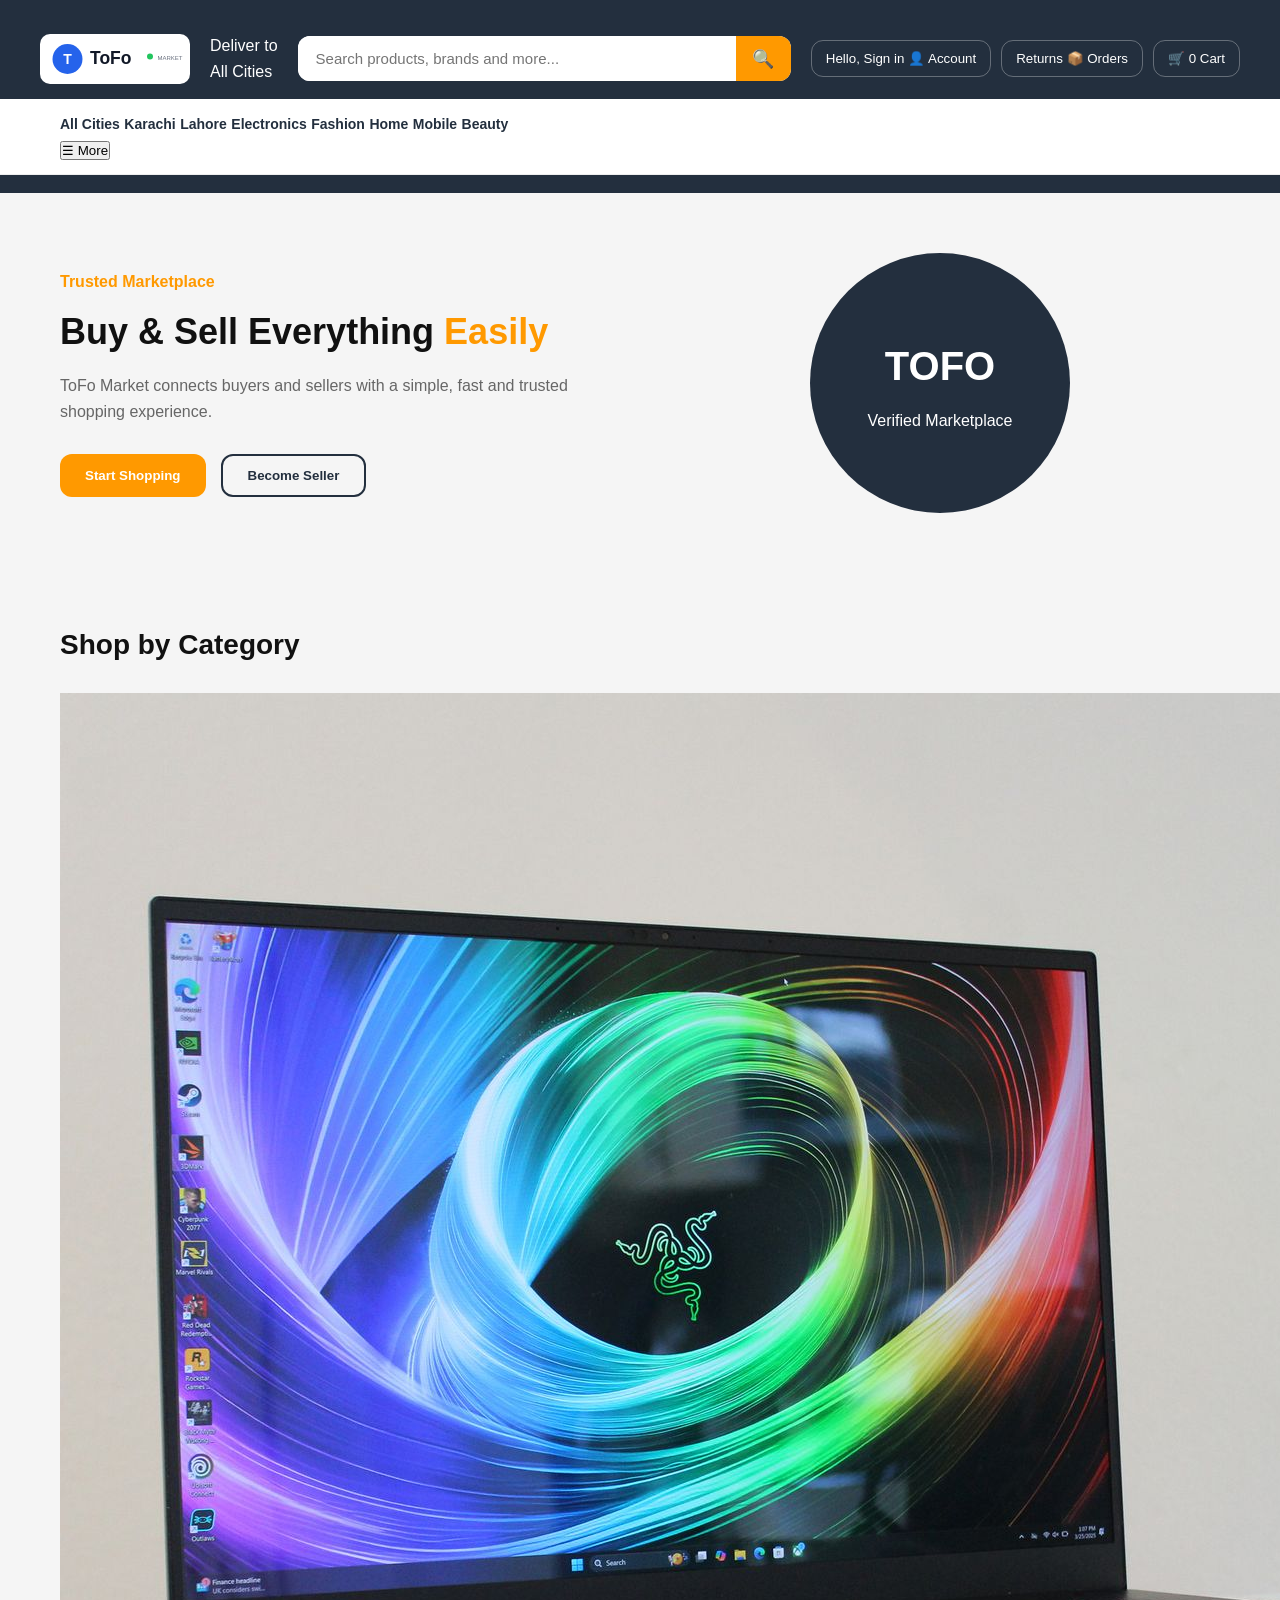
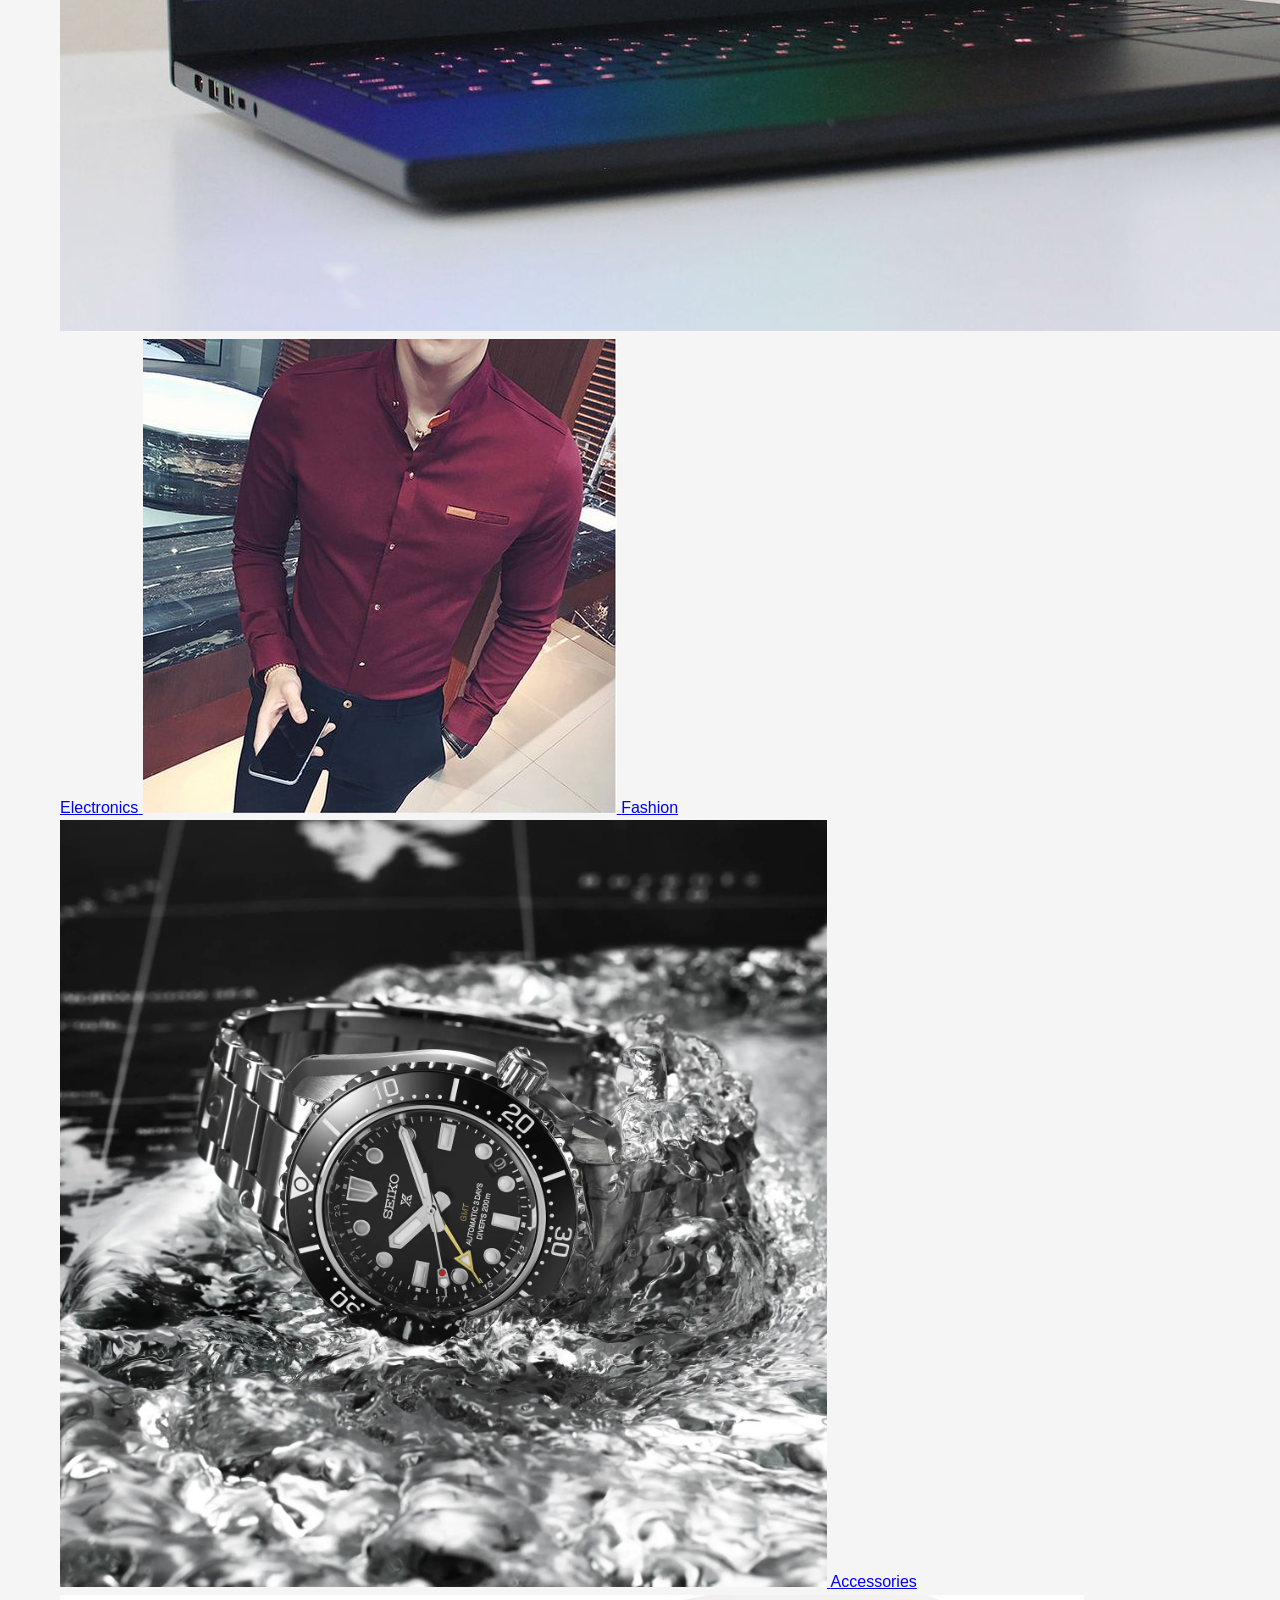
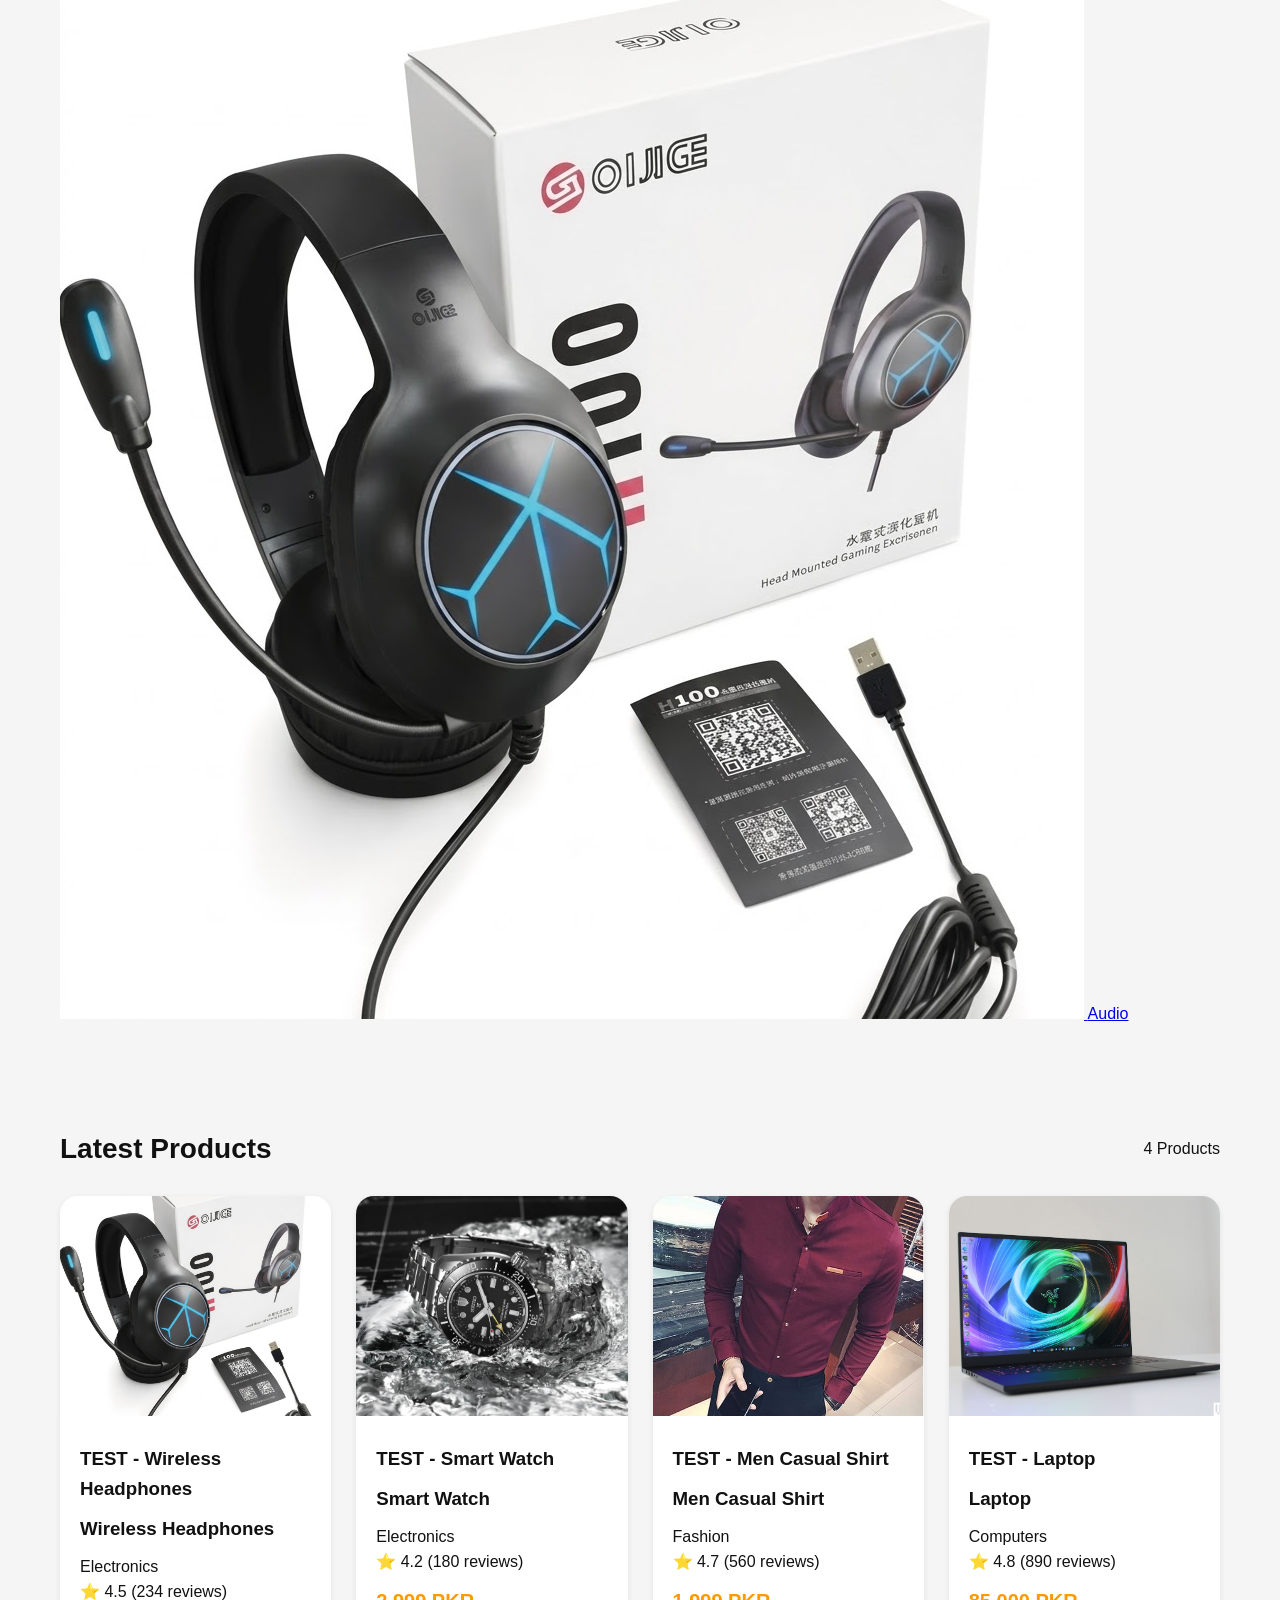
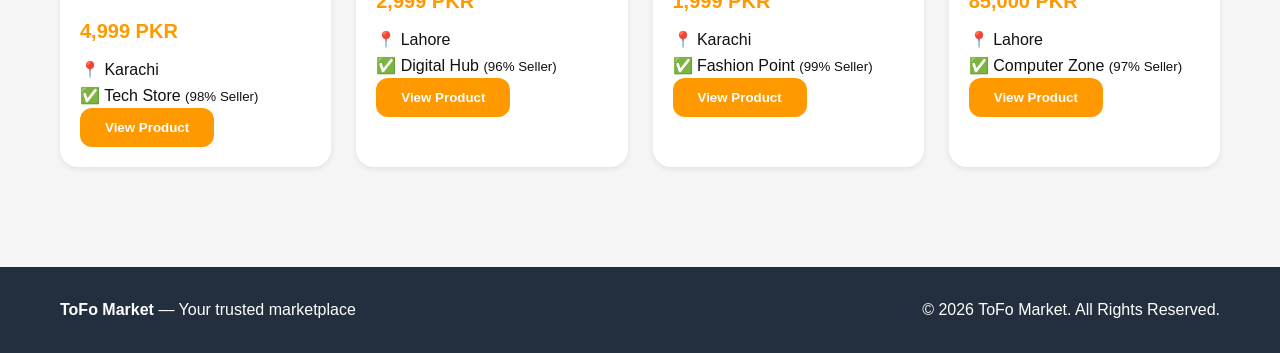
==== index.html @ 8089e386 "Update index.html" ====
<!DOCTYPE html>
<html lang="en" dir="ltr">
<head>
    <meta charset="UTF-8" />
    <meta name="viewport" content="width=device-width, initial-scale=1.0" />
    <title>ToFo Market — Your Local Marketplace</title>
    <meta name="description" content="ToFo Market is a trusted online marketplace where buyers and sellers connect easily." />

    <!-- Theme & Design CSS -->
    <link rel="stylesheet" href="css/theme.css" />
    <link rel="stylesheet" href="css/style.css" />
    <link rel="stylesheet" href="css/responsive.css" />
</head>
<body>

<!-- ================= HEADER (Amazon-style) ================= -->
<header class="tf-header">

    <!-- Row 1: Logo | Deliver-to | Search | Account/Cart -->
    <div class="tf-header__top">
        <div class="tf-container tf-header__main">

            <!-- Logo -->
            <a href="index.html" class="tf-logo">
                <img src="assets/images/logo.svg" alt="ToFo Market Logo">
            </a>

            <!-- Deliver To (city selector) -->
            <div class="tf-deliver">
                <span class="tf-deliver__label">Deliver to</span>
                <div class="tf-deliver__city" id="city-display">All Cities</div>
            </div>

            <!-- Search -->
            <div class="tf-search">
                <input type="text" placeholder="Search products, brands and more...">
                <button aria-label="Search">🔍</button>
            </div>

            <!-- Actions -->
            <div class="tf-header__actions">
                <button class="tf-header__action">
                    <span class="tf-header__action-label">Hello, Sign in</span>
                    <span class="tf-header__action-main">👤 Account</span>
                </button>
                <button class="tf-header__action">
                    <span class="tf-header__action-label">Returns</span>
                    <span class="tf-header__action-main">📦 Orders</span>
                </button>
                <button class="tf-header__action tf-header__cart">
                    🛒 <span class="tf-cart-count">0</span> Cart
                </button>
            </div>

        </div>
    </div>

    <!-- Row 2: Categories (left) + Menu icon (right, flipped from Amazon) -->
    <nav class="tf-category-bar">
        <div class="tf-container tf-category-bar__row">
            <div class="tf-category-bar__links">
                <a href="#" data-city="All" class="tf-city-toggle-btn is-active">All Cities</a>
                <a href="#" data-city="Karachi" class="tf-city-toggle-btn">Karachi</a>
                <a href="#" data-city="Lahore" class="tf-city-toggle-btn">Lahore</a>
                <span class="tf-category-bar__divider"></span>
                <a href="#">Electronics</a>
                <a href="#">Fashion</a>
                <a href="#">Home</a>
                <a href="#">Mobile</a>
                <a href="#">Beauty</a>
            </div>
            <button class="tf-menu-toggle" aria-label="More categories">☰ More</button>
        </div>
    </nav>

</header>


<!-- ================= HERO ================= -->
<section class="tf-hero">
    <div class="tf-container tf-hero__grid">
        <div>
            <div class="tf-hero__eyebrow">Trusted Marketplace</div>
            <h1>Buy &amp; Sell Everything<em> Easily</em></h1>
            <p>ToFo Market connects buyers and sellers with a simple, fast and trusted shopping experience.</p>
            <div class="tf-hero__actions">
                <button class="tf-btn tf-btn--primary">Start Shopping</button>
                <button class="tf-btn tf-btn--ghost">Become Seller</button>
            </div>
        </div>
        <div class="tf-postmark">
            <div class="tf-postmark__inner">
                <div class="code">TOFO</div>
                <div class="label">Verified Marketplace</div>
            </div>
        </div>
    </div>
</section>


<!-- ================= SHOP BY CATEGORY (Amazon-style tiles) ================= -->
<section class="tf-section tf-section--tiles">
    <div class="tf-container">
        <div class="tf-section__head">
            <h2>Shop by Category</h2>
        </div>
        <div class="tf-tile-grid">
            <a href="#" class="tf-tile">
                <img src="assets/images/laptop.jpg" alt="Electronics">
                <span>Electronics</span>
            </a>
            <a href="#" class="tf-tile">
                <img src="assets/images/shirt.jpg" alt="Fashion">
                <span>Fashion</span>
            </a>
            <a href="#" class="tf-tile">
                <img src="assets/images/watch.jpg" alt="Accessories">
                <span>Accessories</span>
            </a>
            <a href="#" class="tf-tile">
                <img src="assets/images/headphones.jpg" alt="Audio">
                <span>Audio</span>
            </a>
        </div>
    </div>
</section>


<!-- ================= PRODUCTS ================= -->
<section class="tf-section">
    <div class="tf-container">
        <div class="tf-section__head">
            <h2>Latest Products</h2>
            <span id="product-count">Loading...</span>
        </div>

        <div id="product-grid" class="tf-grid">
            <!-- Products will load from API/Data -->
        </div>
    </div>
</section>


<!-- ================= FOOTER ================= -->
<footer class="tf-footer">
    <div class="tf-container tf-footer__row">
        <div><strong>ToFo Market</strong> — Your trusted marketplace</div>
        <div>© 2026 ToFo Market. All Rights Reserved.</div>
    </div>
</footer>


<!-- ================= JAVASCRIPT ================= -->
<script src="js/components/loading.js"></script>
<script src="js/components/error.js"></script>
<script src="js/data/products.js"></script>
<script src="js/pages/home.js"></script>

</body>
                    </html>
---- css/theme.css ----
/* ======================================================
   TOFO MARKET - GLOBAL THEME
   Version: 1.0
====================================================== */

:root{

/* Brand Colors */

--primary:#FF9900;
--primary-hover:#E68A00;

--secondary:#232F3E;
--secondary-light:#37475A;

--success:#28A745;
--danger:#DC3545;
--warning:#FFC107;
--info:#17A2B8;

/* Background */

--bg:#F5F5F5;
--surface:#FFFFFF;
--card:#FFFFFF;

/* Text */

--text:#111111;
--text-light:#666666;
--text-white:#FFFFFF;

/* Border */

--border:#DDDDDD;

/* Radius */

--radius-xs:4px;
--radius-sm:8px;
--radius-md:12px;
--radius-lg:18px;
--radius-xl:25px;

/* Shadow */

--shadow-sm:0 2px 6px rgba(0,0,0,.08);
--shadow-md:0 6px 15px rgba(0,0,0,.12);
--shadow-lg:0 12px 30px rgba(0,0,0,.18);

/* Typography */

--font-family:
"Inter",
"Segoe UI",
Roboto,
Arial,
sans-serif;

--font-xs:12px;
--font-sm:14px;
--font-md:16px;
--font-lg:20px;
--font-xl:28px;
--font-xxl:36px;

/* Layout */

--container:1400px;

--space-1:4px;
--space-2:8px;
--space-3:12px;
--space-4:16px;
--space-5:20px;
--space-6:24px;
--space-7:32px;
--space-8:48px;

/* Transition */

--transition:0.25s ease;

}

/* Reset */

*{
margin:0;
padding:0;
box-sizing:border-box;
}

html{
scroll-behavior:smooth;
}

body{

font-family:var(--font-family);

background:var(--bg);

color:var(--text);

font-size:var(--font-md);

line-height:1.6;

  }
---- css/style.css ----
/* ======================================================
   TOFO MARKET - MAIN STYLE
   Version: 1.0
====================================================== */


/* Container */

.tf-container {

    width: 100%;
    max-width: 1200px;
    margin: 0 auto;
    padding: 0 20px;
    box-sizing: border-box;

}



/* ================= HEADER ================= */


.tf-header {

    background: var(--secondary);
    color: var(--text-white);
    padding: 18px 0;

}


.tf-header__bar {

    display: flex;
    align-items: center;
    justify-content: space-between;
    gap: 20px;

}



/* Logo */

.tf-logo {

    font-size: 28px;
    font-weight: 800;
    color: white;

}


.tf-logo__dot {

    display: inline-block;
    width: 10px;
    height: 10px;
    background: var(--primary);
    border-radius: 50%;
    margin-left: 5px;

}



.tf-header__tagline {

    color: #ddd;
    font-size: var(--font-sm);

}



/* City Buttons */


.tf-city-toggle {

    display: flex;
    gap: 8px;

}



.tf-city-toggle button {

    padding: 8px 14px;
    border: none;
    border-radius: var(--radius-md);
    cursor: pointer;
    background: white;
    color: var(--secondary);
    font-weight: 600;

}



.tf-city-toggle .is-active {

    background: var(--primary);
    color: white;

}



/* ================= HERO ================= */


.tf-hero {

    padding: 60px 0;
    background: var(--bg);

}



.tf-hero__grid {

    display: grid;
    grid-template-columns: 1fr 1fr;
    align-items: center;
    gap: 40px;

}



.tf-hero__eyebrow {

    color: var(--primary);
    font-weight: 700;
    margin-bottom: 15px;

}



.tf-hero h1 {

    font-size: var(--font-xxl);
    line-height: 1.2;
    margin-bottom: 20px;

}



.tf-hero h1 em {

    color: var(--primary);
    font-style: normal;

}



.tf-hero p {

    color: var(--text-light);
    margin-bottom: 30px;

}



.tf-hero__actions {

    display: flex;
    gap: 15px;

}



/* Buttons */


.tf-btn {

    padding: 12px 25px;
    border-radius: var(--radius-md);
    border: none;
    cursor: pointer;
    font-weight: 700;
    transition: var(--transition);

}



.tf-btn--primary {

    background: var(--primary);
    color: white;

}



.tf-btn--primary:hover {

    background: var(--primary-hover);

}



.tf-btn--ghost {

    background: transparent;
    border: 2px solid var(--secondary);
    color: var(--secondary);

}



/* Hero Badge */


.tf-postmark {

    display: flex;
    justify-content: center;
    align-items: center;

}



.tf-postmark__inner {

    width: 260px;
    height: 260px;
    border-radius: 50%;
    background: var(--secondary);
    color: white;

    display:flex;
    flex-direction:column;
    justify-content:center;
    align-items:center;

}



.tf-postmark .code {

    font-size: 40px;
    font-weight: 800;

}



.tf-postmark .label {

    margin-top:10px;

}



/* ================= PRODUCTS ================= */


.tf-section {

    padding: 50px 0;

}



.tf-section__head {

    display:flex;
    justify-content:space-between;
    align-items:center;
    margin-bottom:25px;

}



.tf-section__head h2 {

    font-size: var(--font-xl);

}



.tf-grid {

    display:grid;

    grid-template-columns:
    repeat(auto-fit,minmax(220px,1fr));

    gap:25px;

}



/* Product Card */


.tf-product-card {

    background: var(--surface);

    border-radius: var(--radius-lg);

    overflow:hidden;

    box-shadow: var(--shadow-sm);

    transition: var(--transition);

}



.tf-product-card:hover {

    transform:translateY(-5px);

    box-shadow:var(--shadow-md);

}



.tf-product-card__image {

    width:100%;
    height:220px;
    object-fit:cover;

}



.tf-product-card__body {

    padding:20px;

}



.tf-product-card__body h3 {

    margin-bottom:10px;

}



.tf-product-card__body strong {

    display:block;

    color:var(--primary);

    font-size:20px;

    margin:10px 0;

}



/* ================= FOOTER ================= */


.tf-footer {

    background:var(--secondary);

    color:white;

    padding:30px 0;

    margin-top:50px;

}



.tf-footer__row {

    display:flex;

    justify-content:space-between;

    gap:20px;

}



/* ================= LOADING & ERROR ================= */


.tf-loading,
.tf-error {

    text-align:center;

    padding:40px;

}



.tf-loading__spinner {

    width:40px;
    height:40px;

    border:4px solid #ddd;
    border-top-color:var(--primary);

    border-radius:50%;

    margin:auto;

    animation:spin 1s linear infinite;

}



@keyframes spin {

    to {

        transform:rotate(360deg);

    }

   }

/* ======================================================
   TOFO MARKET - HEADER UPDATE
====================================================== */


/* Main Header */

.tf-header {
    background: var(--secondary);
    color: white;
}



/* Header Main Row */

.tf-header__main {

    display: flex;
    align-items: center;
    justify-content: space-between;
    gap: 20px;
    padding: 15px 0;

}



/* Logo Image */

.tf-logo img {

    width: 150px;
    height: auto;
    display: block;

}



/* Search Bar */

.tf-search {

    flex: 1;
    max-width: 600px;
    display: flex;
    background: white;
    border-radius: var(--radius-md);
    overflow: hidden;

}



.tf-search input {

    flex: 1;
    border: none;
    outline: none;
    padding: 14px 18px;
    font-size: 15px;

}



.tf-search button {

    width: 55px;
    border: none;
    background: var(--primary);
    color: white;
    cursor: pointer;
    font-size: 18px;

}




/* Header Buttons */

.tf-header__actions {

    display: flex;
    gap: 10px;

}



.tf-header__actions button {

    background: transparent;
    color: white;
    border: 1px solid rgba(255,255,255,0.3);
    padding: 10px 14px;
    border-radius: var(--radius-md);
    cursor: pointer;

}




/* Category Bar */

.tf-category-bar {

    background: white;
    display: flex;
    justify-content: center;
    gap: 30px;
    padding: 12px;
    border-bottom: 1px solid #eee;

}



.tf-category-bar a {

    text-decoration: none;
    color: var(--secondary);
    font-weight: 600;
    font-size: 14px;

}



.tf-category-bar a:hover {

    color: var(--primary);

       }
---- css/responsive.css ----
/* ======================================================
   TOFO MARKET - RESPONSIVE DESIGN
   Version: 1.0
====================================================== */


/* ================= TABLET ================= */

@media (max-width: 992px) {


    .tf-header__bar {

        flex-wrap: wrap;

        justify-content: center;

        text-align:center;

    }



    .tf-hero__grid {

        grid-template-columns: 1fr;

        text-align:center;

    }



    .tf-hero__actions {

        justify-content:center;

    }



    .tf-postmark__inner {

        width:220px;

        height:220px;

    }



    .tf-footer__row {

        flex-direction:column;

        text-align:center;

    }


}





/* ================= MOBILE ================= */


@media (max-width: 768px) {


    .tf-container {

        padding:0 15px;

    }



    .tf-header__bar {

        flex-direction:column;

        gap:15px;

    }



    .tf-logo {

        font-size:24px;

    }



    .tf-header__tagline {

        font-size:13px;

    }



    .tf-city-toggle {

        justify-content:center;

        width:100%;

    }



    .tf-city-toggle button {

        flex:1;

    }





    .tf-hero {

        padding:40px 0;

    }



    .tf-hero h1 {

        font-size:28px;

    }



    .tf-hero p {

        font-size:14px;

    }



    .tf-hero__actions {

        flex-direction:column;

        width:100%;

    }



    .tf-btn {

        width:100%;

    }





    .tf-postmark__inner {

        width:180px;

        height:180px;

    }



    .tf-postmark .code {

        font-size:30px;

    }





    .tf-section {

        padding:35px 0;

    }



    .tf-section__head {

        flex-direction:column;

        gap:10px;

        text-align:center;

    }



    .tf-grid {

        grid-template-columns:1fr;

        gap:20px;

    }



    .tf-product-card__image {

        height:200px;

    }



}






/* ================= SMALL PHONES ================= */


@media (max-width: 480px) {



    .tf-hero h1 {

        font-size:24px;

    }



    .tf-postmark__inner {

        width:150px;

        height:150px;

    }



    .tf-postmark .code {

        font-size:24px;

    }



    .tf-city-toggle {

        flex-direction:column;

    }



    .tf-city-toggle button {

        width:100%;

    }



   }

/* ======================================================
   TOFO MARKET - HEADER RESPONSIVE UPDATE
====================================================== */


@media (max-width: 768px) {


    .tf-header__main {

        flex-direction: column;
        gap: 15px;

    }


    .tf-logo img {

        width: 130px;

    }



    .tf-search {

        width: 100%;
        max-width: 100%;

    }



    .tf-header__actions {

        width: 100%;
        justify-content: center;

    }



    .tf-header__actions button {

        flex: 1;

    }



    .tf-category-bar {

    width: 100%;
    overflow-x: auto;
    justify-content: flex-start;
    gap: 16px;
    padding: 12px 15px;
    box-sizing: border-box;

}


.tf-category-bar a {

    flex-shrink: 0;
    white-space: nowrap;
    font-size: 14px;

}



    .tf-category-bar a {

        white-space: nowrap;

    }


       }
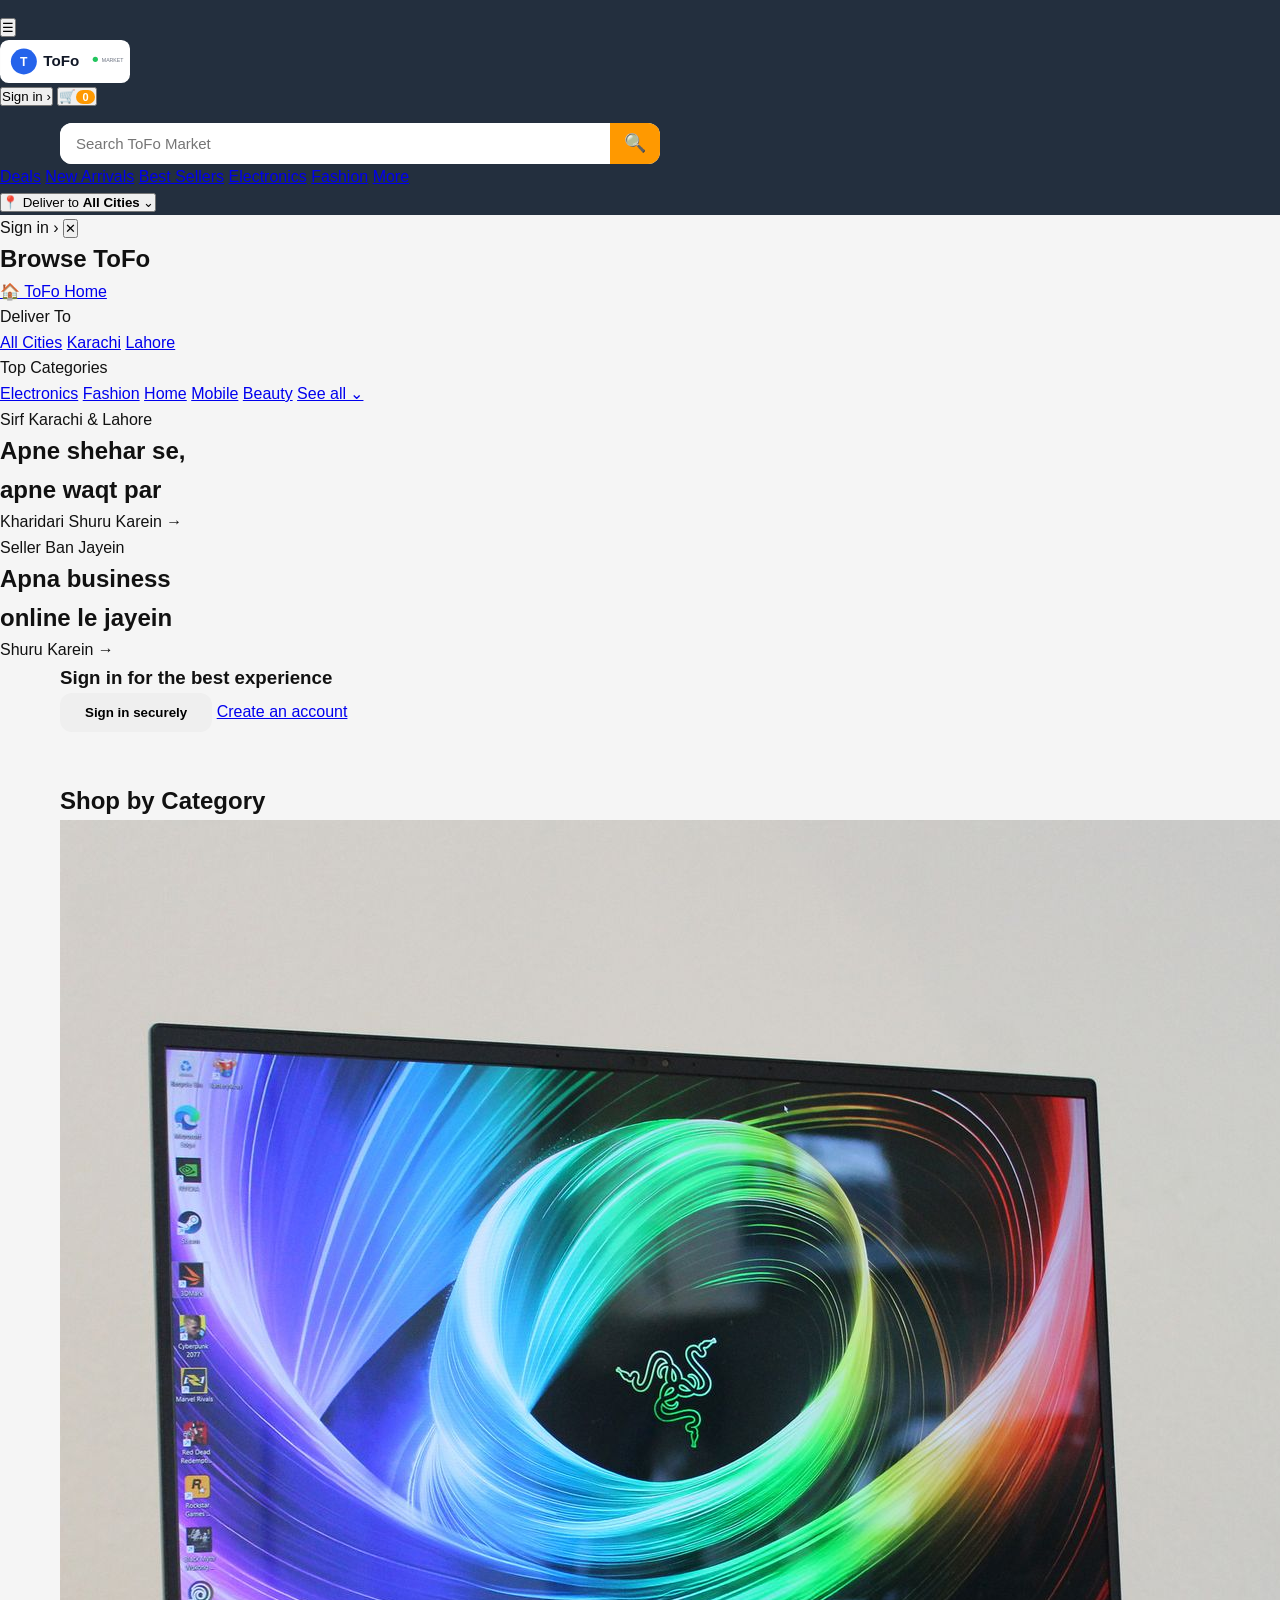
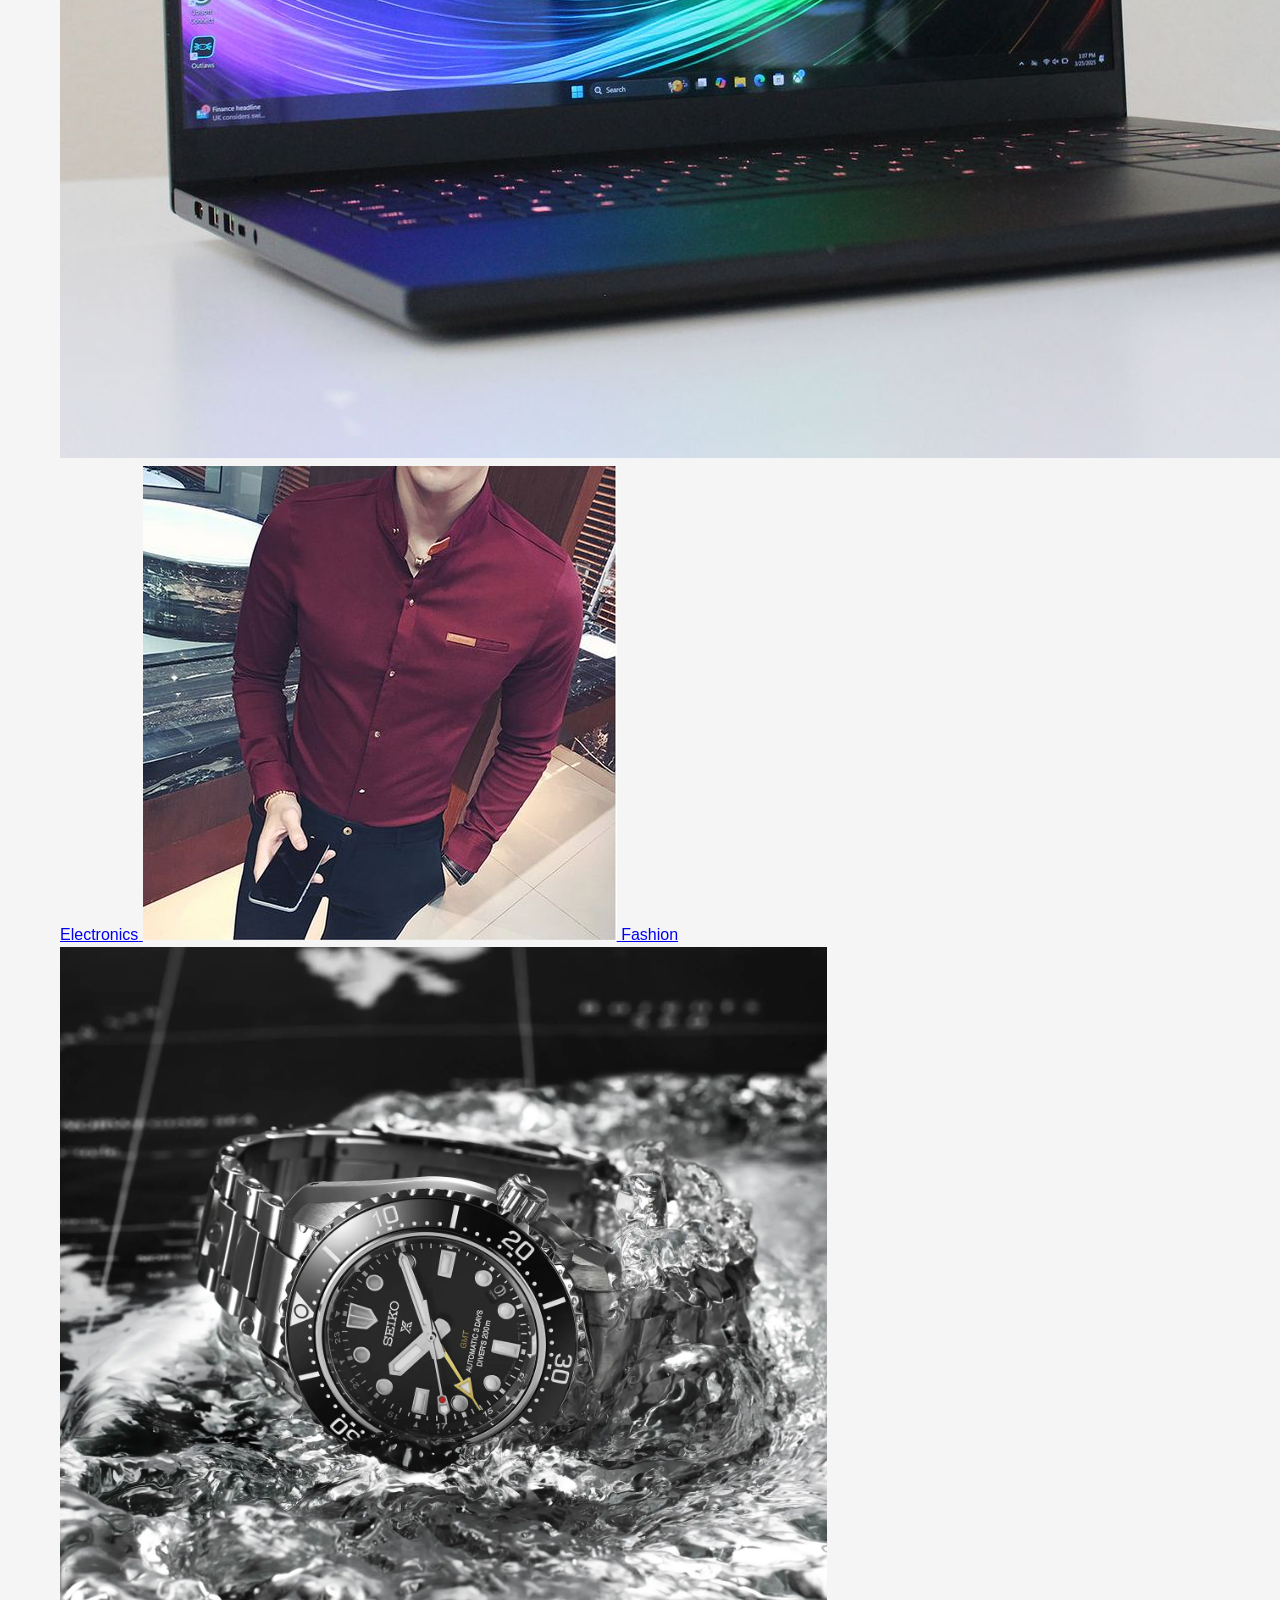
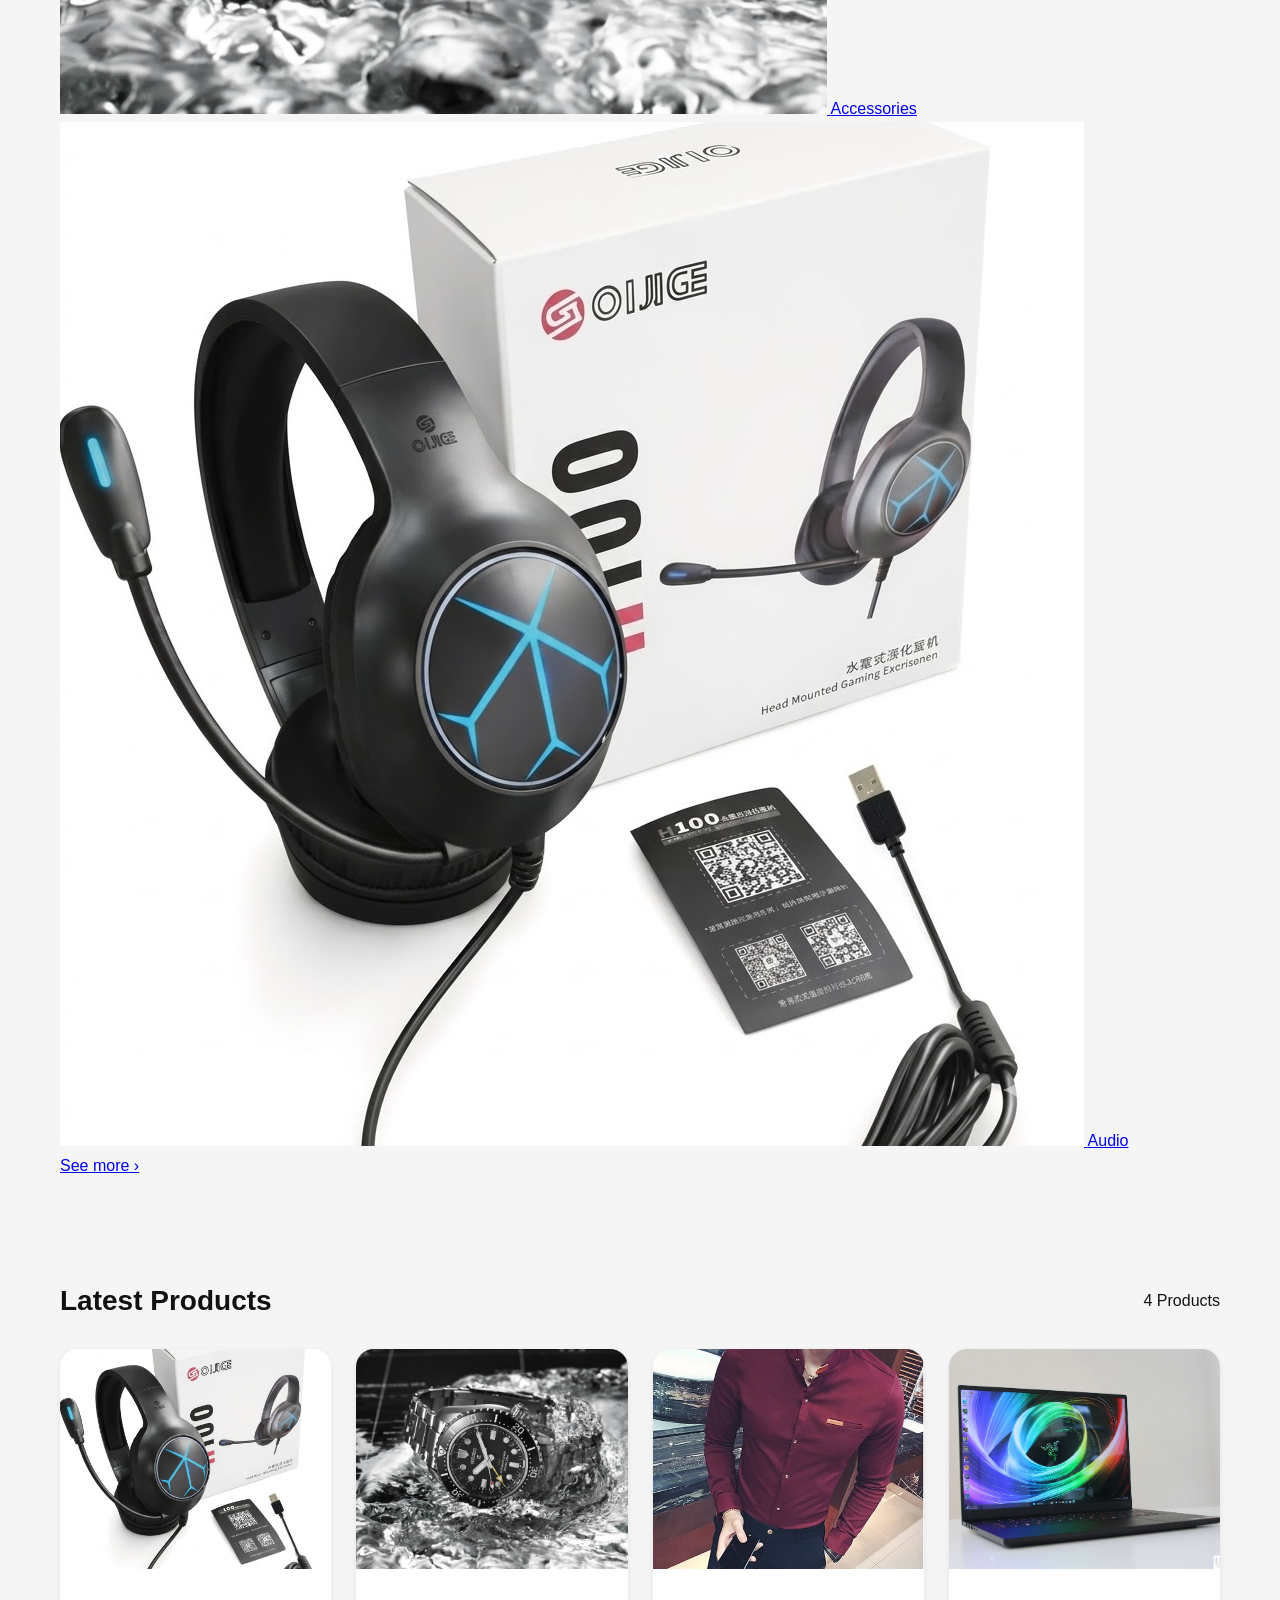
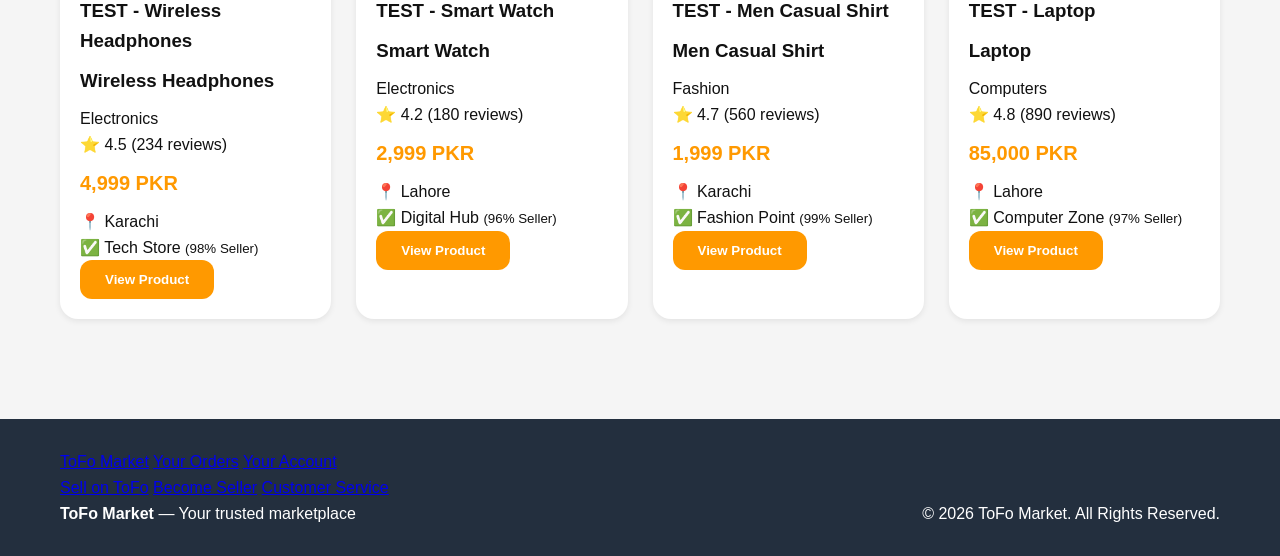
==== commit e501f1bc: "Update index.html" ====
--- a/index.html
+++ b/index.html
@@ -6,122 +6,132 @@
     <title>ToFo Market — Your Local Marketplace</title>
     <meta name="description" content="ToFo Market is a trusted online marketplace where buyers and sellers connect easily." />
 
-    <!-- Theme & Design CSS -->
     <link rel="stylesheet" href="css/theme.css" />
     <link rel="stylesheet" href="css/style.css" />
     <link rel="stylesheet" href="css/responsive.css" />
 </head>
 <body>
 
-<!-- ================= HEADER (Amazon-style) ================= -->
+<!-- ================= HEADER ================= -->
 <header class="tf-header">
 
-    <!-- Row 1: Logo | Deliver-to | Search | Account/Cart -->
     <div class="tf-header__top">
-        <div class="tf-container tf-header__main">
+        <button class="tf-hamburger" id="menuToggle" aria-label="Menu">☰</button>
 
-            <!-- Logo -->
-            <a href="index.html" class="tf-logo">
-                <img src="assets/images/logo.svg" alt="ToFo Market Logo">
-            </a>
+        <a href="index.html" class="tf-logo">
+            <img src="assets/images/logo.svg" alt="ToFo Market Logo">
+        </a>
 
-            <!-- Deliver To (city selector) -->
-            <div class="tf-deliver">
-                <span class="tf-deliver__label">Deliver to</span>
-                <div class="tf-deliver__city" id="city-display">All Cities</div>
-            </div>
-
-            <!-- Search -->
-            <div class="tf-search">
-                <input type="text" placeholder="Search products, brands and more...">
-                <button aria-label="Search">🔍</button>
-            </div>
-
-            <!-- Actions -->
-            <div class="tf-header__actions">
-                <button class="tf-header__action">
-                    <span class="tf-header__action-label">Hello, Sign in</span>
-                    <span class="tf-header__action-main">👤 Account</span>
-                </button>
-                <button class="tf-header__action">
-                    <span class="tf-header__action-label">Returns</span>
-                    <span class="tf-header__action-main">📦 Orders</span>
-                </button>
-                <button class="tf-header__action tf-header__cart">
-                    🛒 <span class="tf-cart-count">0</span> Cart
-                </button>
-            </div>
-
+        <div class="tf-header__top-actions">
+            <button class="tf-signin-link">Sign in <span>›</span></button>
+            <button class="tf-cart-icon" aria-label="Cart">
+                🛒<span class="tf-cart-count">0</span>
+            </button>
         </div>
     </div>
 
-    <!-- Row 2: Categories (left) + Menu icon (right, flipped from Amazon) -->
-    <nav class="tf-category-bar">
-        <div class="tf-container tf-category-bar__row">
-            <div class="tf-category-bar__links">
-                <a href="#" data-city="All" class="tf-city-toggle-btn is-active">All Cities</a>
-                <a href="#" data-city="Karachi" class="tf-city-toggle-btn">Karachi</a>
-                <a href="#" data-city="Lahore" class="tf-city-toggle-btn">Lahore</a>
-                <span class="tf-category-bar__divider"></span>
-                <a href="#">Electronics</a>
-                <a href="#">Fashion</a>
-                <a href="#">Home</a>
-                <a href="#">Mobile</a>
-                <a href="#">Beauty</a>
-            </div>
-            <button class="tf-menu-toggle" aria-label="More categories">☰ More</button>
+    <div class="tf-container">
+        <div class="tf-search">
+            <input type="text" placeholder="Search ToFo Market">
+            <button aria-label="Search">🔍</button>
         </div>
+    </div>
+
+    <nav class="tf-quicklinks">
+        <a href="#">Deals</a>
+        <a href="#">New Arrivals</a>
+        <a href="#">Best Sellers</a>
+        <a href="#">Electronics</a>
+        <a href="#">Fashion</a>
+        <a href="#">More</a>
     </nav>
+
+    <button class="tf-deliver-bar" id="deliverBar">
+        📍 Deliver to <strong id="city-display">All Cities</strong>
+        <span class="tf-deliver-bar__chevron">⌄</span>
+    </button>
 
 </header>
 
 
-<!-- ================= HERO ================= -->
-<section class="tf-hero">
-    <div class="tf-container tf-hero__grid">
-        <div>
-            <div class="tf-hero__eyebrow">Trusted Marketplace</div>
-            <h1>Buy &amp; Sell Everything<em> Easily</em></h1>
-            <p>ToFo Market connects buyers and sellers with a simple, fast and trusted shopping experience.</p>
-            <div class="tf-hero__actions">
-                <button class="tf-btn tf-btn--primary">Start Shopping</button>
-                <button class="tf-btn tf-btn--ghost">Become Seller</button>
-            </div>
+<!-- ================= DRAWER (Hamburger Menu) ================= -->
+<div class="tf-overlay" id="drawerOverlay"></div>
+
+<aside class="tf-drawer" id="sideDrawer">
+    <div class="tf-drawer__top">
+        <span>Sign in ›</span>
+        <button id="drawerClose" aria-label="Close menu">✕</button>
+    </div>
+
+    <h2 class="tf-drawer__title">Browse ToFo</h2>
+
+    <a class="tf-drawer__link tf-drawer__link--home" href="index.html">🏠 ToFo Home</a>
+
+    <div class="tf-drawer__section">Deliver To</div>
+    <a class="tf-drawer__link tf-city-link" href="#" data-city="All">All Cities</a>
+    <a class="tf-drawer__link tf-city-link" href="#" data-city="Karachi">Karachi</a>
+    <a class="tf-drawer__link tf-city-link" href="#" data-city="Lahore">Lahore</a>
+
+    <div class="tf-drawer__section">Top Categories</div>
+    <a class="tf-drawer__link" href="#">Electronics</a>
+    <a class="tf-drawer__link" href="#">Fashion</a>
+    <a class="tf-drawer__link" href="#">Home</a>
+    <a class="tf-drawer__link" href="#">Mobile</a>
+    <a class="tf-drawer__link" href="#">Beauty</a>
+    <a class="tf-drawer__link tf-drawer__link--more" href="#">See all ⌄</a>
+</aside>
+
+
+<!-- ================= PROMO BANNERS (horizontal scroll) ================= -->
+<section class="tf-promo">
+    <div class="tf-promo__scroll">
+        <div class="tf-promo__card tf-promo__card--a">
+            <span class="tf-promo__eyebrow">Sirf Karachi &amp; Lahore</span>
+            <h2>Apne shehar se,<br>apne waqt par</h2>
+            <span class="tf-promo__cta">Kharidari Shuru Karein →</span>
         </div>
-        <div class="tf-postmark">
-            <div class="tf-postmark__inner">
-                <div class="code">TOFO</div>
-                <div class="label">Verified Marketplace</div>
-            </div>
+        <div class="tf-promo__card tf-promo__card--b">
+            <span class="tf-promo__eyebrow">Seller Ban Jayein</span>
+            <h2>Apna business<br>online le jayein</h2>
+            <span class="tf-promo__cta">Shuru Karein →</span>
         </div>
     </div>
 </section>
 
 
-<!-- ================= SHOP BY CATEGORY (Amazon-style tiles) ================= -->
-<section class="tf-section tf-section--tiles">
+<!-- ================= SIGN IN CTA ================= -->
+<section class="tf-signin-cta">
     <div class="tf-container">
-        <div class="tf-section__head">
-            <h2>Shop by Category</h2>
-        </div>
-        <div class="tf-tile-grid">
-            <a href="#" class="tf-tile">
+        <h3>Sign in for the best experience</h3>
+        <button class="tf-btn tf-btn--signin">Sign in securely</button>
+        <a href="#" class="tf-link">Create an account</a>
+    </div>
+</section>
+
+
+<!-- ================= SHOP BY CATEGORY ================= -->
+<section class="tf-section tf-section--tight">
+    <div class="tf-container">
+        <h2 class="tf-grid-heading">Shop by Category</h2>
+        <div class="tf-imggrid">
+            <a href="#" class="tf-imggrid__item">
                 <img src="assets/images/laptop.jpg" alt="Electronics">
                 <span>Electronics</span>
             </a>
-            <a href="#" class="tf-tile">
+            <a href="#" class="tf-imggrid__item">
                 <img src="assets/images/shirt.jpg" alt="Fashion">
                 <span>Fashion</span>
             </a>
-            <a href="#" class="tf-tile">
+            <a href="#" class="tf-imggrid__item">
                 <img src="assets/images/watch.jpg" alt="Accessories">
                 <span>Accessories</span>
             </a>
-            <a href="#" class="tf-tile">
+            <a href="#" class="tf-imggrid__item">
                 <img src="assets/images/headphones.jpg" alt="Audio">
                 <span>Audio</span>
             </a>
         </div>
+        <a href="#" class="tf-seemore">See more ›</a>
     </div>
 </section>
 
@@ -135,7 +145,7 @@
         </div>
 
         <div id="product-grid" class="tf-grid">
-            <!-- Products will load from API/Data -->
+            <!-- Products load here via JS -->
         </div>
     </div>
 </section>
@@ -143,9 +153,26 @@
 
 <!-- ================= FOOTER ================= -->
 <footer class="tf-footer">
-    <div class="tf-container tf-footer__row">
-        <div><strong>ToFo Market</strong> — Your trusted marketplace</div>
-        <div>© 2026 ToFo Market. All Rights Reserved.</div>
+    <div class="tf-container">
+
+        <div class="tf-footer__links">
+            <div>
+                <a href="#">ToFo Market</a>
+                <a href="#">Your Orders</a>
+                <a href="#">Your Account</a>
+            </div>
+            <div>
+                <a href="#">Sell on ToFo</a>
+                <a href="#">Become Seller</a>
+                <a href="#">Customer Service</a>
+            </div>
+        </div>
+
+        <div class="tf-footer__row">
+            <div><strong>ToFo Market</strong> — Your trusted marketplace</div>
+            <div>© 2026 ToFo Market. All Rights Reserved.</div>
+        </div>
+
     </div>
 </footer>
 
@@ -153,8 +180,9 @@
 <!-- ================= JAVASCRIPT ================= -->
 <script src="js/components/loading.js"></script>
 <script src="js/components/error.js"></script>
+<script src="js/components/drawer.js"></script>
 <script src="js/data/products.js"></script>
 <script src="js/pages/home.js"></script>
 
 </body>
-                    </html>
+                     </html>
--- a/css/style.css
+++ b/css/style.css
@@ -1,591 +1,445 @@
 /* ======================================================
    TOFO MARKET - MAIN STYLE
-   Version: 1.0
+   Version: 1.1 (Amazon-style layout)
 ====================================================== */
 
-
 /* Container */
-
 .tf-container {
-
     width: 100%;
     max-width: 1200px;
     margin: 0 auto;
     padding: 0 20px;
     box-sizing: border-box;
-
-}
-
-
+}
 
 /* ================= HEADER ================= */
 
-
 .tf-header {
-
     background: var(--secondary);
     color: var(--text-white);
-    padding: 18px 0;
-
-}
-
-
-.tf-header__bar {
-
+}
+
+/* Top row wrapper */
+.tf-header__top {
+    padding: 14px 0;
+}
+
+.tf-header__main {
     display: flex;
     align-items: center;
     justify-content: space-between;
     gap: 20px;
-
-}
-
-
+    flex-wrap: wrap;
+}
 
 /* Logo */
-
 .tf-logo {
-
     font-size: 28px;
     font-weight: 800;
     color: white;
-
-}
-
-
-.tf-logo__dot {
-
-    display: inline-block;
-    width: 10px;
-    height: 10px;
+    display: flex;
+    align-items: center;
+    flex-shrink: 0;
+}
+
+.tf-logo img {
+    width: 130px;
+    height: auto;
+    display: block;
+}
+
+/* Deliver-to city pill */
+.tf-deliver {
+    display: flex;
+    flex-direction: column;
+    line-height: 1.2;
+    color: white;
+    cursor: pointer;
+    flex-shrink: 0;
+}
+
+.tf-deliver__label {
+    font-size: 11px;
+    color: #cfd3da;
+}
+
+.tf-deliver__city {
+    font-size: var(--font-sm);
+    font-weight: 700;
+}
+
+/* Search Bar */
+.tf-search {
+    flex: 1;
+    min-width: 200px;
+    max-width: 600px;
+    display: flex;
+    background: white;
+    border-radius: var(--radius-md);
+    overflow: hidden;
+}
+
+.tf-search input {
+    flex: 1;
+    border: none;
+    outline: none;
+    padding: 12px 16px;
+    font-size: 15px;
+}
+
+.tf-search button {
+    width: 50px;
+    border: none;
     background: var(--primary);
-    border-radius: 50%;
-    margin-left: 5px;
-
-}
-
-
-
-.tf-header__tagline {
-
-    color: #ddd;
-    font-size: var(--font-sm);
-
-}
-
-
-
-/* City Buttons */
-
-
-.tf-city-toggle {
-
+    color: white;
+    cursor: pointer;
+    font-size: 18px;
+}
+
+/* Header Action Buttons (Account / Orders / Cart) */
+.tf-header__actions {
     display: flex;
     gap: 8px;
-
-}
-
-
-
-.tf-city-toggle button {
-
-    padding: 8px 14px;
-    border: none;
+    flex-shrink: 0;
+}
+
+.tf-header__action {
+    background: transparent;
+    color: white;
+    border: 1px solid rgba(255,255,255,0.25);
+    padding: 8px 12px;
     border-radius: var(--radius-md);
     cursor: pointer;
+    display: flex;
+    flex-direction: column;
+    align-items: flex-start;
+    line-height: 1.25;
+    transition: var(--transition);
+}
+
+.tf-header__action:hover {
+    border-color: rgba(255,255,255,0.6);
+}
+
+.tf-header__action-label {
+    font-size: 10.5px;
+    color: #cfd3da;
+}
+
+.tf-header__action-main {
+    font-size: 13.5px;
+    font-weight: 700;
+}
+
+.tf-header__cart {
+    flex-direction: row;
+    align-items: center;
+    gap: 6px;
+    font-weight: 700;
+}
+
+.tf-cart-count {
+    background: var(--primary);
+    color: white;
+    font-size: 11px;
+    font-weight: 800;
+    padding: 1px 6px;
+    border-radius: 999px;
+}
+
+/* Category Bar (row 2) */
+.tf-category-bar {
     background: white;
+    border-bottom: 1px solid #eee;
+}
+
+.tf-category-bar__row {
+    display: flex;
+    align-items: center;
+    justify-content: space-between;
+    gap: 16px;
+    padding: 10px 20px;
+    flex-wrap: wrap;
+}
+
+.tf-category-bar__links {
+    display: flex;
+    align-items: center;
+    gap: 18px;
+    flex-wrap: wrap;
+}
+
+.tf-category-bar a {
+    text-decoration: none;
     color: var(--secondary);
     font-weight: 600;
-
-}
-
-
-
-.tf-city-toggle .is-active {
-
+    font-size: 14px;
+}
+
+.tf-category-bar a:hover {
+    color: var(--primary);
+}
+
+.tf-category-bar__divider {
+    width: 1px;
+    height: 18px;
+    background: #ddd;
+}
+
+/* City toggle buttons (reuses category bar link look, but interactive) */
+.tf-city-toggle-btn {
+    padding: 5px 12px;
+    border-radius: var(--radius-md);
+    background: #f2f2f2;
+}
+
+.tf-city-toggle-btn.is-active {
     background: var(--primary);
-    color: white;
-
-}
-
-
+    color: white !important;
+}
+
+/* Menu toggle (right side, per your flip request) */
+.tf-menu-toggle {
+    background: transparent;
+    border: none;
+    font-weight: 700;
+    color: var(--secondary);
+    cursor: pointer;
+    font-size: 14px;
+    flex-shrink: 0;
+}
 
 /* ================= HERO ================= */
 
-
 .tf-hero {
-
     padding: 60px 0;
     background: var(--bg);
-
-}
-
-
+}
 
 .tf-hero__grid {
-
     display: grid;
     grid-template-columns: 1fr 1fr;
     align-items: center;
     gap: 40px;
-
-}
-
-
+}
 
 .tf-hero__eyebrow {
-
     color: var(--primary);
     font-weight: 700;
     margin-bottom: 15px;
-
-}
-
-
+}
 
 .tf-hero h1 {
-
     font-size: var(--font-xxl);
     line-height: 1.2;
     margin-bottom: 20px;
-
-}
-
-
+}
 
 .tf-hero h1 em {
-
     color: var(--primary);
     font-style: normal;
-
-}
-
-
+}
 
 .tf-hero p {
-
     color: var(--text-light);
     margin-bottom: 30px;
-
-}
-
-
+}
 
 .tf-hero__actions {
-
     display: flex;
     gap: 15px;
-
-}
-
-
+}
 
 /* Buttons */
-
-
 .tf-btn {
-
     padding: 12px 25px;
     border-radius: var(--radius-md);
     border: none;
     cursor: pointer;
     font-weight: 700;
     transition: var(--transition);
-
-}
-
-
+}
 
 .tf-btn--primary {
-
     background: var(--primary);
     color: white;
-
-}
-
-
+}
 
 .tf-btn--primary:hover {
-
     background: var(--primary-hover);
-
-}
-
-
+}
 
 .tf-btn--ghost {
-
     background: transparent;
     border: 2px solid var(--secondary);
     color: var(--secondary);
-
-}
-
-
+}
 
 /* Hero Badge */
-
-
 .tf-postmark {
-
     display: flex;
     justify-content: center;
     align-items: center;
-
-}
-
-
+}
 
 .tf-postmark__inner {
-
     width: 260px;
     height: 260px;
     border-radius: 50%;
     background: var(--secondary);
     color: white;
-
-    display:flex;
-    flex-direction:column;
-    justify-content:center;
-    align-items:center;
-
-}
-
-
+    display: flex;
+    flex-direction: column;
+    justify-content: center;
+    align-items: center;
+}
 
 .tf-postmark .code {
-
     font-size: 40px;
     font-weight: 800;
-
-}
-
-
+}
 
 .tf-postmark .label {
-
-    margin-top:10px;
-
-}
-
-
+    margin-top: 10px;
+}
+
+/* ================= SHOP BY CATEGORY (Tiles) ================= */
+
+.tf-section--tiles {
+    padding-bottom: 10px;
+}
+
+.tf-tile-grid {
+    display: grid;
+    grid-template-columns: repeat(auto-fit, minmax(150px, 1fr));
+    gap: 20px;
+}
+
+.tf-tile {
+    background: var(--surface);
+    border-radius: var(--radius-lg);
+    overflow: hidden;
+    box-shadow: var(--shadow-sm);
+    text-decoration: none;
+    color: var(--secondary);
+    text-align: center;
+    transition: var(--transition);
+    display: block;
+}
+
+.tf-tile:hover {
+    transform: translateY(-4px);
+    box-shadow: var(--shadow-md);
+}
+
+.tf-tile img {
+    width: 100%;
+    height: 130px;
+    object-fit: cover;
+}
+
+.tf-tile span {
+    display: block;
+    padding: 12px;
+    font-weight: 700;
+    font-size: 14px;
+}
 
 /* ================= PRODUCTS ================= */
 
-
 .tf-section {
-
     padding: 50px 0;
-
-}
-
-
+}
 
 .tf-section__head {
-
-    display:flex;
-    justify-content:space-between;
-    align-items:center;
-    margin-bottom:25px;
-
-}
-
-
+    display: flex;
+    justify-content: space-between;
+    align-items: center;
+    margin-bottom: 25px;
+}
 
 .tf-section__head h2 {
-
     font-size: var(--font-xl);
-
-}
-
-
+}
 
 .tf-grid {
-
-    display:grid;
-
-    grid-template-columns:
-    repeat(auto-fit,minmax(220px,1fr));
-
-    gap:25px;
-
-}
-
-
+    display: grid;
+    grid-template-columns: repeat(auto-fit, minmax(220px, 1fr));
+    gap: 25px;
+}
 
 /* Product Card */
-
-
 .tf-product-card {
-
     background: var(--surface);
-
     border-radius: var(--radius-lg);
-
-    overflow:hidden;
-
+    overflow: hidden;
     box-shadow: var(--shadow-sm);
-
     transition: var(--transition);
-
-}
-
-
+}
 
 .tf-product-card:hover {
-
-    transform:translateY(-5px);
-
-    box-shadow:var(--shadow-md);
-
-}
-
-
+    transform: translateY(-5px);
+    box-shadow: var(--shadow-md);
+}
 
 .tf-product-card__image {
-
-    width:100%;
-    height:220px;
-    object-fit:cover;
-
-}
-
-
+    width: 100%;
+    height: 220px;
+    object-fit: cover;
+}
 
 .tf-product-card__body {
-
-    padding:20px;
-
-}
-
-
+    padding: 20px;
+}
 
 .tf-product-card__body h3 {
-
-    margin-bottom:10px;
-
-}
-
-
+    margin-bottom: 10px;
+}
 
 .tf-product-card__body strong {
-
-    display:block;
-
-    color:var(--primary);
-
-    font-size:20px;
-
-    margin:10px 0;
-
-}
-
-
+    display: block;
+    color: var(--primary);
+    font-size: 20px;
+    margin: 10px 0;
+}
 
 /* ================= FOOTER ================= */
 
-
 .tf-footer {
-
-    background:var(--secondary);
-
-    color:white;
-
-    padding:30px 0;
-
-    margin-top:50px;
-
-}
-
-
+    background: var(--secondary);
+    color: white;
+    padding: 30px 0;
+    margin-top: 50px;
+}
 
 .tf-footer__row {
-
-    display:flex;
-
-    justify-content:space-between;
-
-    gap:20px;
-
-}
-
-
+    display: flex;
+    justify-content: space-between;
+    gap: 20px;
+    flex-wrap: wrap;
+}
 
 /* ================= LOADING & ERROR ================= */
-
 
 .tf-loading,
 .tf-error {
-
-    text-align:center;
-
-    padding:40px;
-
-}
-
-
+    text-align: center;
+    padding: 40px;
+    grid-column: 1 / -1;
+}
 
 .tf-loading__spinner {
-
-    width:40px;
-    height:40px;
-
-    border:4px solid #ddd;
-    border-top-color:var(--primary);
-
-    border-radius:50%;
-
-    margin:auto;
-
-    animation:spin 1s linear infinite;
-
-}
-
-
+    width: 40px;
+    height: 40px;
+    border: 4px solid #ddd;
+    border-top-color: var(--primary);
+    border-radius: 50%;
+    margin: auto;
+    animation: spin 1s linear infinite;
+}
 
 @keyframes spin {
-
     to {
-
-        transform:rotate(360deg);
-
+        transform: rotate(360deg);
     }
-
-   }
-
-/* ======================================================
-   TOFO MARKET - HEADER UPDATE
-====================================================== */
-
-
-/* Main Header */
-
-.tf-header {
-    background: var(--secondary);
-    color: white;
-}
-
-
-
-/* Header Main Row */
-
-.tf-header__main {
-
-    display: flex;
-    align-items: center;
-    justify-content: space-between;
-    gap: 20px;
-    padding: 15px 0;
-
-}
-
-
-
-/* Logo Image */
-
-.tf-logo img {
-
-    width: 150px;
-    height: auto;
-    display: block;
-
-}
-
-
-
-/* Search Bar */
-
-.tf-search {
-
-    flex: 1;
-    max-width: 600px;
-    display: flex;
-    background: white;
-    border-radius: var(--radius-md);
-    overflow: hidden;
-
-}
-
-
-
-.tf-search input {
-
-    flex: 1;
-    border: none;
-    outline: none;
-    padding: 14px 18px;
-    font-size: 15px;
-
-}
-
-
-
-.tf-search button {
-
-    width: 55px;
-    border: none;
-    background: var(--primary);
-    color: white;
-    cursor: pointer;
-    font-size: 18px;
-
-}
-
-
-
-
-/* Header Buttons */
-
-.tf-header__actions {
-
-    display: flex;
-    gap: 10px;
-
-}
-
-
-
-.tf-header__actions button {
-
-    background: transparent;
-    color: white;
-    border: 1px solid rgba(255,255,255,0.3);
-    padding: 10px 14px;
-    border-radius: var(--radius-md);
-    cursor: pointer;
-
-}
-
-
-
-
-/* Category Bar */
-
-.tf-category-bar {
-
-    background: white;
-    display: flex;
-    justify-content: center;
-    gap: 30px;
-    padding: 12px;
-    border-bottom: 1px solid #eee;
-
-}
-
-
-
-.tf-category-bar a {
-
-    text-decoration: none;
-    color: var(--secondary);
-    font-weight: 600;
-    font-size: 14px;
-
-}
-
-
-
-.tf-category-bar a:hover {
-
-    color: var(--primary);
-
-       }
+}
--- a/css/responsive.css
+++ b/css/responsive.css
@@ -1,366 +1,199 @@
 /* ======================================================
    TOFO MARKET - RESPONSIVE DESIGN
-   Version: 1.0
+   Version: 1.1 (Amazon-style layout)
 ====================================================== */
-
 
 /* ================= TABLET ================= */
 
 @media (max-width: 992px) {
 
-
-    .tf-header__bar {
-
+    .tf-header__main {
         flex-wrap: wrap;
-
         justify-content: center;
-
-        text-align:center;
-
+        text-align: center;
     }
 
-
-
     .tf-hero__grid {
-
         grid-template-columns: 1fr;
-
-        text-align:center;
-
+        text-align: center;
     }
 
-
-
     .tf-hero__actions {
-
-        justify-content:center;
-
+        justify-content: center;
     }
 
-
-
     .tf-postmark__inner {
-
-        width:220px;
-
-        height:220px;
-
+        width: 220px;
+        height: 220px;
     }
 
-
-
     .tf-footer__row {
-
-        flex-direction:column;
-
-        text-align:center;
-
+        flex-direction: column;
+        text-align: center;
     }
 
+    .tf-tile-grid {
+        grid-template-columns: repeat(3, 1fr);
+    }
 
 }
 
 
-
-
-
 /* ================= MOBILE ================= */
-
 
 @media (max-width: 768px) {
 
-
     .tf-container {
-
-        padding:0 15px;
-
+        padding: 0 15px;
     }
 
-
-
-    .tf-header__bar {
-
-        flex-direction:column;
-
-        gap:15px;
-
+    /* Header row 1 */
+    .tf-header__main {
+        flex-direction: column;
+        gap: 15px;
     }
 
-
-
-    .tf-logo {
-
-        font-size:24px;
-
+    .tf-logo img {
+        width: 130px;
     }
 
-
-
-    .tf-header__tagline {
-
-        font-size:13px;
-
+    .tf-deliver {
+        align-items: center;
     }
 
-
-
-    .tf-city-toggle {
-
-        justify-content:center;
-
-        width:100%;
-
+    .tf-search {
+        width: 100%;
+        max-width: 100%;
     }
 
-
-
-    .tf-city-toggle button {
-
-        flex:1;
-
+    .tf-header__actions {
+        width: 100%;
+        justify-content: center;
     }
 
-
-
-
-
-    .tf-hero {
-
-        padding:40px 0;
-
+    .tf-header__action {
+        flex: 1;
+        align-items: center;
     }
 
+    /* Category bar row 2 — horizontal scroll on mobile */
+    .tf-category-bar__row {
+        flex-direction: column;
+        gap: 10px;
+        padding: 10px 15px;
+    }
 
+    .tf-category-bar__links {
+        width: 100%;
+        overflow-x: auto;
+        justify-content: flex-start;
+        gap: 14px;
+        flex-wrap: nowrap;
+        padding-bottom: 4px;
+    }
+
+    .tf-category-bar__links a,
+    .tf-city-toggle-btn {
+        flex-shrink: 0;
+        white-space: nowrap;
+        font-size: 14px;
+    }
+
+    .tf-category-bar__divider {
+        display: none;
+    }
+
+    .tf-menu-toggle {
+        align-self: flex-end;
+    }
+
+    /* Hero */
+    .tf-hero {
+        padding: 40px 0;
+    }
 
     .tf-hero h1 {
-
-        font-size:28px;
-
+        font-size: 28px;
     }
 
-
-
     .tf-hero p {
-
-        font-size:14px;
-
+        font-size: 14px;
     }
 
-
-
     .tf-hero__actions {
-
-        flex-direction:column;
-
-        width:100%;
-
+        flex-direction: column;
+        width: 100%;
     }
 
-
-
     .tf-btn {
-
-        width:100%;
-
+        width: 100%;
     }
 
-
-
-
-
     .tf-postmark__inner {
-
-        width:180px;
-
-        height:180px;
-
+        width: 180px;
+        height: 180px;
     }
 
-
-
     .tf-postmark .code {
-
-        font-size:30px;
-
+        font-size: 30px;
     }
 
-
-
-
-
-    .tf-section {
-
-        padding:35px 0;
-
+    /* Category tiles */
+    .tf-tile-grid {
+        grid-template-columns: repeat(2, 1fr);
+        gap: 15px;
     }
 
+    .tf-tile img {
+        height: 100px;
+    }
 
+    /* Product section */
+    .tf-section {
+        padding: 35px 0;
+    }
 
     .tf-section__head {
-
-        flex-direction:column;
-
-        gap:10px;
-
-        text-align:center;
-
+        flex-direction: column;
+        gap: 10px;
+        text-align: center;
     }
 
-
-
     .tf-grid {
-
-        grid-template-columns:1fr;
-
-        gap:20px;
-
+        grid-template-columns: 1fr;
+        gap: 20px;
     }
 
-
-
     .tf-product-card__image {
-
-        height:200px;
-
+        height: 200px;
     }
-
-
 
 }
 
 
-
-
-
-
 /* ================= SMALL PHONES ================= */
-
 
 @media (max-width: 480px) {
 
-
-
     .tf-hero h1 {
-
-        font-size:24px;
-
+        font-size: 24px;
     }
 
-
-
     .tf-postmark__inner {
-
-        width:150px;
-
-        height:150px;
-
+        width: 150px;
+        height: 150px;
     }
 
-
-
     .tf-postmark .code {
-
-        font-size:24px;
-
+        font-size: 24px;
     }
 
-
-
-    .tf-city-toggle {
-
-        flex-direction:column;
-
+    .tf-tile-grid {
+        grid-template-columns: repeat(2, 1fr);
     }
 
-
-
-    .tf-city-toggle button {
-
-        width:100%;
-
+    .tf-header__action-label {
+        display: none;
     }
 
-
-
-   }
-
-/* ======================================================
-   TOFO MARKET - HEADER RESPONSIVE UPDATE
-====================================================== */
-
-
-@media (max-width: 768px) {
-
-
-    .tf-header__main {
-
-        flex-direction: column;
-        gap: 15px;
-
-    }
-
-
-    .tf-logo img {
-
-        width: 130px;
-
-    }
-
-
-
-    .tf-search {
-
-        width: 100%;
-        max-width: 100%;
-
-    }
-
-
-
-    .tf-header__actions {
-
-        width: 100%;
-        justify-content: center;
-
-    }
-
-
-
-    .tf-header__actions button {
-
-        flex: 1;
-
-    }
-
-
-
-    .tf-category-bar {
-
-    width: 100%;
-    overflow-x: auto;
-    justify-content: flex-start;
-    gap: 16px;
-    padding: 12px 15px;
-    box-sizing: border-box;
-
-}
-
-
-.tf-category-bar a {
-
-    flex-shrink: 0;
-    white-space: nowrap;
-    font-size: 14px;
-
-}
-
-
-
-    .tf-category-bar a {
-
-        white-space: nowrap;
-
-    }
-
-
-       }
+           }
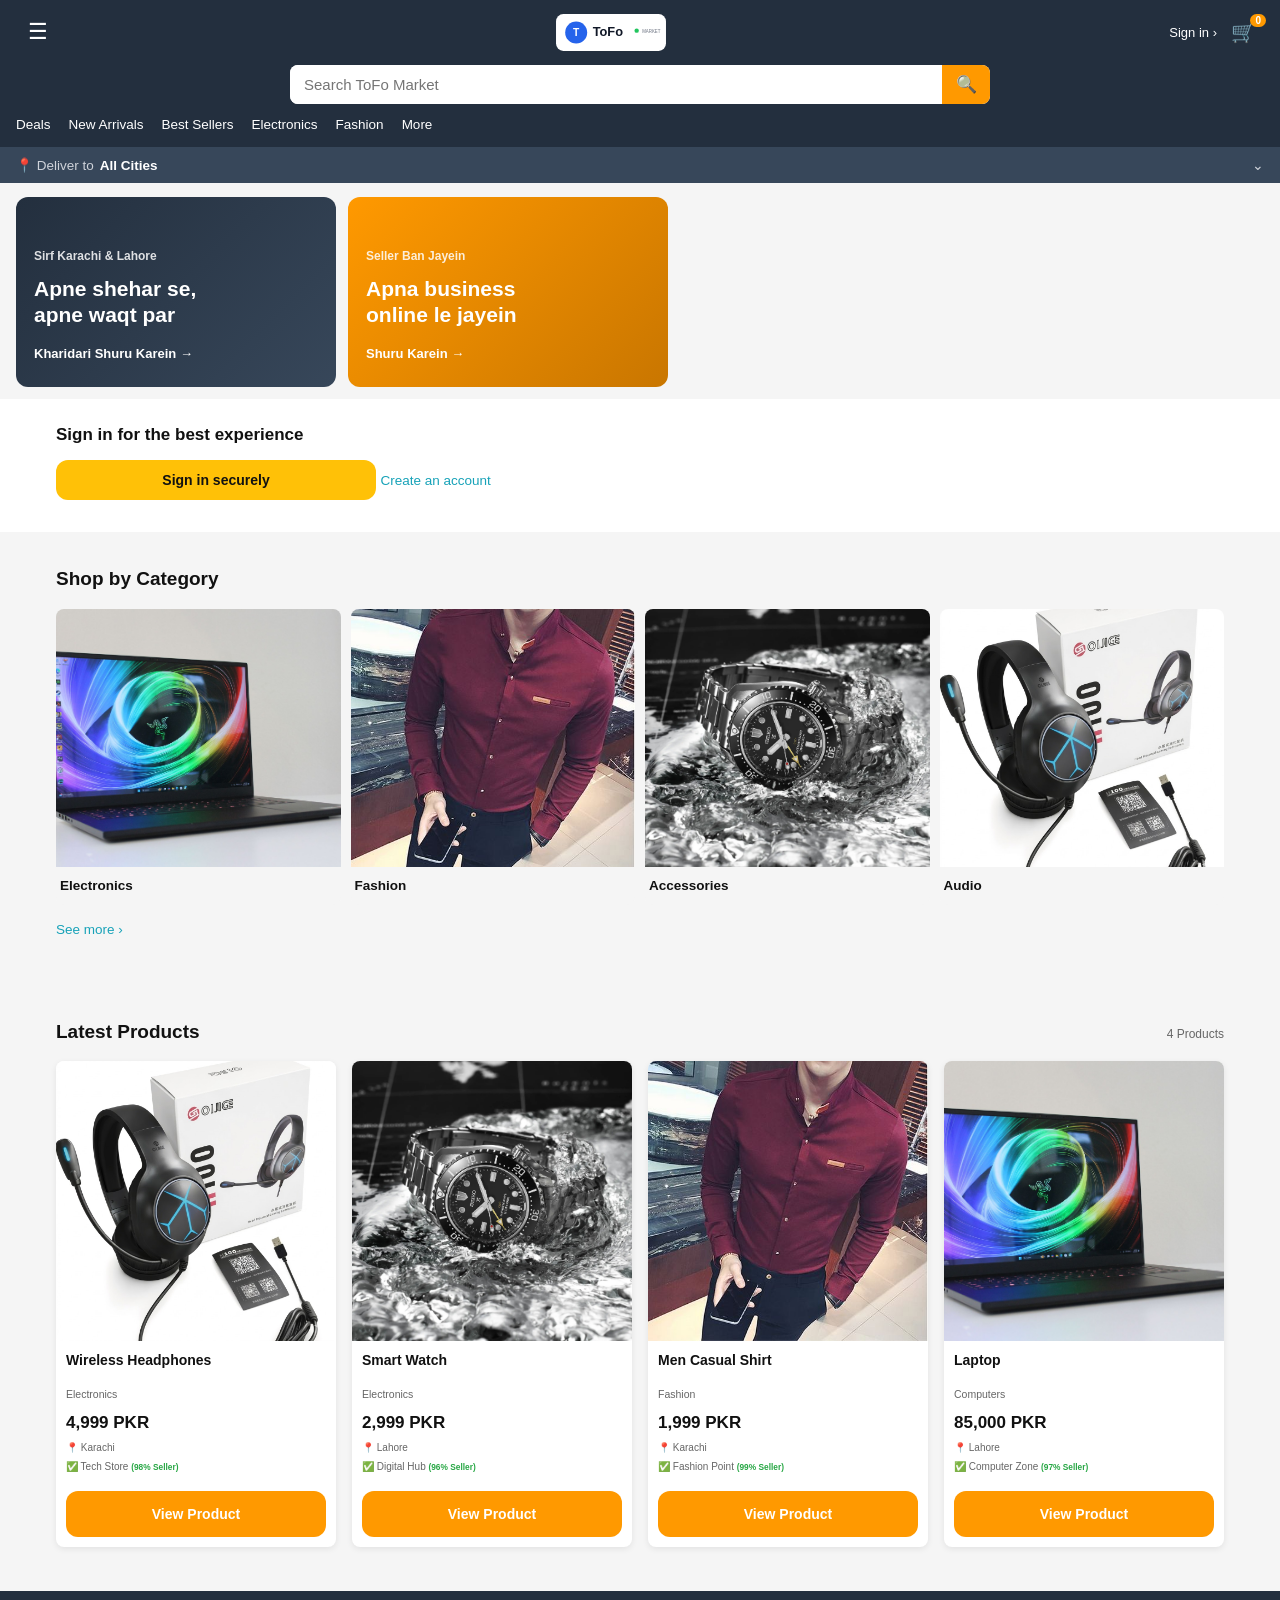
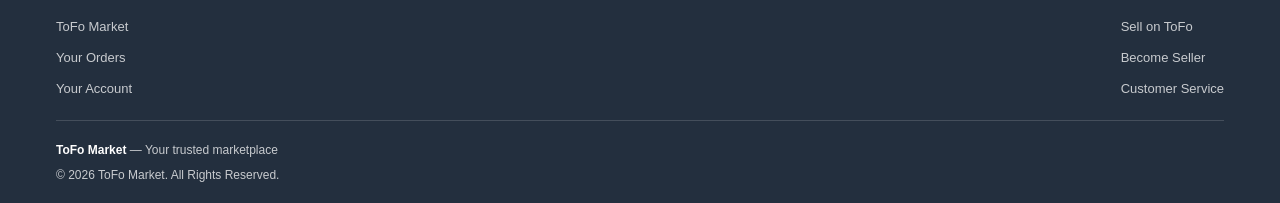
==== commit c03047ac: "Update index.html" ====
--- a/index.html
+++ b/index.html
@@ -183,6 +183,7 @@
 <script src="js/components/drawer.js"></script>
 <script src="js/data/products.js"></script>
 <script src="js/pages/home.js"></script>
-
+<script src="js/components/cart.js"></script>
+    
 </body>
                      </html>
--- a/css/style.css
+++ b/css/style.css
@@ -1,14 +1,13 @@
 /* ======================================================
-   TOFO MARKET - MAIN STYLE
-   Version: 1.1 (Amazon-style layout)
+   TOFO MARKET - MAIN STYLE (Amazon-style rebuild)
+   Version: 2.0
 ====================================================== */
 
-/* Container */
 .tf-container {
     width: 100%;
     max-width: 1200px;
     margin: 0 auto;
-    padding: 0 20px;
+    padding: 0 16px;
     box-sizing: border-box;
 }
 
@@ -16,421 +15,525 @@
 
 .tf-header {
     background: var(--secondary);
-    color: var(--text-white);
-}
-
-/* Top row wrapper */
+    color: white;
+}
+
 .tf-header__top {
-    padding: 14px 0;
-}
-
-.tf-header__main {
     display: flex;
     align-items: center;
     justify-content: space-between;
-    gap: 20px;
-    flex-wrap: wrap;
-}
-
-/* Logo */
-.tf-logo {
-    font-size: 28px;
-    font-weight: 800;
-    color: white;
-    display: flex;
-    align-items: center;
-    flex-shrink: 0;
+    gap: 12px;
+    padding: 12px 16px;
+}
+
+.tf-hamburger {
+    background: transparent;
+    border: none;
+    color: white;
+    font-size: 22px;
+    cursor: pointer;
+    padding: 4px;
 }
 
 .tf-logo img {
-    width: 130px;
+    width: 110px;
     height: auto;
     display: block;
 }
 
-/* Deliver-to city pill */
-.tf-deliver {
-    display: flex;
-    flex-direction: column;
-    line-height: 1.2;
-    color: white;
-    cursor: pointer;
-    flex-shrink: 0;
-}
-
-.tf-deliver__label {
-    font-size: 11px;
-    color: #cfd3da;
-}
-
-.tf-deliver__city {
-    font-size: var(--font-sm);
-    font-weight: 700;
-}
-
-/* Search Bar */
+.tf-header__top-actions {
+    display: flex;
+    align-items: center;
+    gap: 14px;
+}
+
+.tf-signin-link {
+    background: transparent;
+    border: none;
+    color: white;
+    font-size: 13px;
+    cursor: pointer;
+}
+
+.tf-cart-icon {
+    background: transparent;
+    border: none;
+    color: white;
+    font-size: 20px;
+    cursor: pointer;
+    position: relative;
+}
+
+.tf-cart-count {
+    position: absolute;
+    top: -6px;
+    right: -10px;
+    background: var(--primary);
+    color: white;
+    font-size: 10px;
+    font-weight: 800;
+    padding: 1px 5px;
+    border-radius: 999px;
+}
+
+/* Search */
 .tf-search {
-    flex: 1;
-    min-width: 200px;
-    max-width: 600px;
     display: flex;
     background: white;
-    border-radius: var(--radius-md);
+    border-radius: var(--radius-sm);
     overflow: hidden;
+    margin-bottom: 10px;
 }
 
 .tf-search input {
     flex: 1;
     border: none;
     outline: none;
-    padding: 12px 16px;
+    padding: 11px 14px;
     font-size: 15px;
 }
 
 .tf-search button {
-    width: 50px;
+    width: 48px;
     border: none;
     background: var(--primary);
     color: white;
-    cursor: pointer;
-    font-size: 18px;
-}
-
-/* Header Action Buttons (Account / Orders / Cart) */
-.tf-header__actions {
-    display: flex;
-    gap: 8px;
+    font-size: 17px;
+    cursor: pointer;
+}
+
+/* Quicklinks row */
+.tf-quicklinks {
+    display: flex;
+    gap: 18px;
+    overflow-x: auto;
+    padding: 0 16px 12px;
+    scrollbar-width: none;
+}
+
+.tf-quicklinks::-webkit-scrollbar { display: none; }
+
+.tf-quicklinks a {
+    color: white;
+    text-decoration: none;
+    font-size: 13.5px;
+    white-space: nowrap;
     flex-shrink: 0;
 }
 
-.tf-header__action {
-    background: transparent;
-    color: white;
-    border: 1px solid rgba(255,255,255,0.25);
-    padding: 8px 12px;
-    border-radius: var(--radius-md);
-    cursor: pointer;
-    display: flex;
-    flex-direction: column;
-    align-items: flex-start;
-    line-height: 1.25;
-    transition: var(--transition);
-}
-
-.tf-header__action:hover {
-    border-color: rgba(255,255,255,0.6);
-}
-
-.tf-header__action-label {
-    font-size: 10.5px;
+/* Deliver bar */
+.tf-deliver-bar {
+    width: 100%;
+    background: var(--secondary-light);
+    border: none;
     color: #cfd3da;
-}
-
-.tf-header__action-main {
+    text-align: left;
+    padding: 10px 16px;
     font-size: 13.5px;
-    font-weight: 700;
-}
-
-.tf-header__cart {
-    flex-direction: row;
+    display: flex;
     align-items: center;
     gap: 6px;
-    font-weight: 700;
-}
-
-.tf-cart-count {
-    background: var(--primary);
-    color: white;
-    font-size: 11px;
-    font-weight: 800;
-    padding: 1px 6px;
-    border-radius: 999px;
-}
-
-/* Category Bar (row 2) */
-.tf-category-bar {
+    cursor: pointer;
+}
+
+.tf-deliver-bar strong {
+    color: white;
+}
+
+.tf-deliver-bar__chevron {
+    margin-left: auto;
+    font-size: 14px;
+}
+
+/* ================= DRAWER ================= */
+
+.tf-overlay {
+    position: fixed;
+    inset: 0;
+    background: rgba(0,0,0,0.5);
+    opacity: 0;
+    pointer-events: none;
+    transition: opacity 0.25s ease;
+    z-index: 90;
+}
+
+.tf-overlay.is-visible {
+    opacity: 1;
+    pointer-events: auto;
+}
+
+.tf-drawer {
+    position: fixed;
+    top: 0;
+    left: 0;
+    height: 100%;
+    width: 82%;
+    max-width: 340px;
     background: white;
-    border-bottom: 1px solid #eee;
-}
-
-.tf-category-bar__row {
+    transform: translateX(-100%);
+    transition: transform 0.28s ease;
+    z-index: 100;
+    overflow-y: auto;
+}
+
+.tf-drawer.is-open {
+    transform: translateX(0);
+}
+
+.tf-drawer__top {
+    background: var(--secondary);
+    color: white;
     display: flex;
     align-items: center;
     justify-content: space-between;
-    gap: 16px;
-    padding: 10px 20px;
-    flex-wrap: wrap;
-}
-
-.tf-category-bar__links {
-    display: flex;
-    align-items: center;
-    gap: 18px;
-    flex-wrap: wrap;
-}
-
-.tf-category-bar a {
-    text-decoration: none;
-    color: var(--secondary);
+    padding: 16px;
+    font-size: 14px;
+}
+
+.tf-drawer__top button {
+    background: transparent;
+    border: none;
+    color: white;
+    font-size: 18px;
+    cursor: pointer;
+}
+
+.tf-drawer__title {
+    padding: 16px 16px 8px;
+    font-size: 22px;
+}
+
+.tf-drawer__section {
+    padding: 14px 16px 6px;
+    font-size: 12px;
+    font-weight: 700;
+    color: var(--text-light);
+    text-transform: uppercase;
+    border-top: 1px solid var(--border);
+    margin-top: 6px;
+}
+
+.tf-drawer__link {
+    display: block;
+    padding: 12px 16px;
+    color: var(--text);
+    text-decoration: none;
+    font-size: 15px;
+    border-bottom: 1px solid #f2f2f2;
+}
+
+.tf-drawer__link--home {
+    font-weight: 700;
+}
+
+.tf-drawer__link--more {
+    color: var(--info);
+}
+
+.tf-city-link.is-active {
+    color: var(--primary);
+    font-weight: 700;
+}
+
+/* ================= PROMO SCROLL ================= */
+
+.tf-promo {
+    padding: 14px 0 4px;
+    background: var(--bg);
+}
+
+.tf-promo__scroll {
+    display: flex;
+    gap: 12px;
+    overflow-x: auto;
+    padding: 0 16px 8px;
+    scroll-snap-type: x mandatory;
+}
+
+.tf-promo__card {
+    scroll-snap-align: start;
+    flex: 0 0 78%;
+    max-width: 320px;
+    border-radius: var(--radius-md);
+    padding: 22px 18px;
+    color: white;
+    display: flex;
+    flex-direction: column;
+    gap: 10px;
+    min-height: 190px;
+    justify-content: flex-end;
+}
+
+.tf-promo__card--a {
+    background: linear-gradient(135deg, var(--secondary), var(--secondary-light));
+}
+
+.tf-promo__card--b {
+    background: linear-gradient(135deg, var(--primary), #c97600);
+}
+
+.tf-promo__eyebrow {
+    font-size: 12px;
+    opacity: 0.85;
     font-weight: 600;
-    font-size: 14px;
-}
-
-.tf-category-bar a:hover {
-    color: var(--primary);
-}
-
-.tf-category-bar__divider {
-    width: 1px;
-    height: 18px;
-    background: #ddd;
-}
-
-/* City toggle buttons (reuses category bar link look, but interactive) */
-.tf-city-toggle-btn {
-    padding: 5px 12px;
-    border-radius: var(--radius-md);
-    background: #f2f2f2;
-}
-
-.tf-city-toggle-btn.is-active {
-    background: var(--primary);
-    color: white !important;
-}
-
-/* Menu toggle (right side, per your flip request) */
-.tf-menu-toggle {
-    background: transparent;
-    border: none;
-    font-weight: 700;
-    color: var(--secondary);
-    cursor: pointer;
-    font-size: 14px;
-    flex-shrink: 0;
-}
-
-/* ================= HERO ================= */
-
-.tf-hero {
-    padding: 60px 0;
+}
+
+.tf-promo__card h2 {
+    font-size: 21px;
+    line-height: 1.25;
+}
+
+.tf-promo__cta {
+    font-size: 13px;
+    font-weight: 700;
+    margin-top: 6px;
+}
+
+/* ================= SIGN IN CTA ================= */
+
+.tf-signin-cta {
+    background: white;
+    padding: 22px 0;
+    border-bottom: 8px solid var(--bg);
+}
+
+.tf-signin-cta h3 {
+    font-size: 17px;
+    margin-bottom: 12px;
+}
+
+.tf-btn--signin {
+    background: var(--warning);
+    color: var(--text);
+    padding: 12px 20px;
+    border-radius: var(--radius-xl);
+    font-weight: 700;
+    border: none;
+    width: 100%;
+    max-width: 320px;
+    display: block;
+    margin-bottom: 10px;
+    cursor: pointer;
+}
+
+.tf-link {
+    color: var(--info);
+    font-size: 13.5px;
+    text-decoration: none;
+}
+
+/* ================= SHOP BY CATEGORY (image grid) ================= */
+
+.tf-section--tight {
+    padding: 24px 0 8px;
+    border-bottom: 8px solid var(--bg);
+}
+
+.tf-grid-heading {
+    font-size: 19px;
+    font-weight: 800;
+    margin-bottom: 14px;
+}
+
+.tf-imggrid {
+    display: grid;
+    grid-template-columns: repeat(2, 1fr);
+    gap: 10px;
+}
+
+.tf-imggrid__item {
+    text-decoration: none;
+    color: var(--text);
     background: var(--bg);
-}
-
-.tf-hero__grid {
+    border-radius: var(--radius-sm);
+    overflow: hidden;
+    display: block;
+}
+
+.tf-imggrid__item img {
+    width: 100%;
+    aspect-ratio: 1.1 / 1;
+    object-fit: cover;
+    display: block;
+}
+
+.tf-imggrid__item span {
+    display: block;
+    padding: 8px 4px;
+    font-size: 13.5px;
+    font-weight: 600;
+}
+
+.tf-seemore {
+    display: inline-block;
+    margin: 14px 0 20px;
+    color: var(--info);
+    font-size: 13.5px;
+    text-decoration: none;
+}
+
+/* ================= PRODUCTS (COMPACT 2-COLUMN) ================= */
+
+.tf-section {
+    padding: 24px 0;
+}
+
+.tf-section__head {
+    display: flex;
+    justify-content: space-between;
+    align-items: baseline;
+    margin-bottom: 14px;
+}
+
+.tf-section__head h2 {
+    font-size: 19px;
+    font-weight: 800;
+}
+
+#product-count {
+    font-size: 12px;
+    color: var(--text-light);
+}
+
+.tf-grid {
     display: grid;
-    grid-template-columns: 1fr 1fr;
-    align-items: center;
-    gap: 40px;
-}
-
-.tf-hero__eyebrow {
-    color: var(--primary);
-    font-weight: 700;
-    margin-bottom: 15px;
-}
-
-.tf-hero h1 {
-    font-size: var(--font-xxl);
-    line-height: 1.2;
-    margin-bottom: 20px;
-}
-
-.tf-hero h1 em {
-    color: var(--primary);
-    font-style: normal;
-}
-
-.tf-hero p {
-    color: var(--text-light);
-    margin-bottom: 30px;
-}
-
-.tf-hero__actions {
-    display: flex;
-    gap: 15px;
-}
-
-/* Buttons */
-.tf-btn {
-    padding: 12px 25px;
-    border-radius: var(--radius-md);
-    border: none;
-    cursor: pointer;
-    font-weight: 700;
-    transition: var(--transition);
-}
-
-.tf-btn--primary {
-    background: var(--primary);
-    color: white;
-}
-
-.tf-btn--primary:hover {
-    background: var(--primary-hover);
-}
-
-.tf-btn--ghost {
-    background: transparent;
-    border: 2px solid var(--secondary);
-    color: var(--secondary);
-}
-
-/* Hero Badge */
-.tf-postmark {
-    display: flex;
-    justify-content: center;
-    align-items: center;
-}
-
-.tf-postmark__inner {
-    width: 260px;
-    height: 260px;
-    border-radius: 50%;
-    background: var(--secondary);
-    color: white;
-    display: flex;
-    flex-direction: column;
-    justify-content: center;
-    align-items: center;
-}
-
-.tf-postmark .code {
-    font-size: 40px;
-    font-weight: 800;
-}
-
-.tf-postmark .label {
-    margin-top: 10px;
-}
-
-/* ================= SHOP BY CATEGORY (Tiles) ================= */
-
-.tf-section--tiles {
-    padding-bottom: 10px;
-}
-
-.tf-tile-grid {
-    display: grid;
-    grid-template-columns: repeat(auto-fit, minmax(150px, 1fr));
-    gap: 20px;
-}
-
-.tf-tile {
+    grid-template-columns: repeat(2, 1fr);
+    gap: 10px;
+}
+
+.tf-product-card {
     background: var(--surface);
-    border-radius: var(--radius-lg);
+    border-radius: var(--radius-sm);
     overflow: hidden;
     box-shadow: var(--shadow-sm);
-    text-decoration: none;
-    color: var(--secondary);
-    text-align: center;
-    transition: var(--transition);
-    display: block;
-}
-
-.tf-tile:hover {
-    transform: translateY(-4px);
-    box-shadow: var(--shadow-md);
-}
-
-.tf-tile img {
-    width: 100%;
-    height: 130px;
-    object-fit: cover;
-}
-
-.tf-tile span {
-    display: block;
-    padding: 12px;
-    font-weight: 700;
-    font-size: 14px;
-}
-
-/* ================= PRODUCTS ================= */
-
-.tf-section {
-    padding: 50px 0;
-}
-
-.tf-section__head {
-    display: flex;
-    justify-content: space-between;
-    align-items: center;
-    margin-bottom: 25px;
-}
-
-.tf-section__head h2 {
-    font-size: var(--font-xl);
-}
-
-.tf-grid {
-    display: grid;
-    grid-template-columns: repeat(auto-fit, minmax(220px, 1fr));
-    gap: 25px;
-}
-
-/* Product Card */
-.tf-product-card {
-    background: var(--surface);
-    border-radius: var(--radius-lg);
-    overflow: hidden;
-    box-shadow: var(--shadow-sm);
-    transition: var(--transition);
-}
-
-.tf-product-card:hover {
-    transform: translateY(-5px);
-    box-shadow: var(--shadow-md);
+    display: flex;
+    flex-direction: column;
 }
 
 .tf-product-card__image {
     width: 100%;
-    height: 220px;
+    aspect-ratio: 1 / 1;
     object-fit: cover;
+    display: block;
 }
 
 .tf-product-card__body {
-    padding: 20px;
+    padding: 10px;
+    display: flex;
+    flex-direction: column;
+    gap: 3px;
+    flex: 1;
 }
 
 .tf-product-card__body h3 {
-    margin-bottom: 10px;
-}
-
-.tf-product-card__body strong {
-    display: block;
-    color: var(--primary);
-    font-size: 20px;
-    margin: 10px 0;
+    font-size: 12.5px;
+    font-weight: 600;
+    line-height: 1.3;
+    display: -webkit-box;
+    -webkit-line-clamp: 2;
+    -webkit-box-orient: vertical;
+    overflow: hidden;
+    min-height: 32px;
+}
+
+.tf-product-card__body p {
+    font-size: 10.5px;
+    color: var(--text-light);
+}
+
+.tf-rating {
+    font-size: 11px;
+    color: var(--text-light);
+    margin: 2px 0;
+}
+
+.tf-rating span {
+    font-size: 10px;
+}
+
+.tf-price {
+    color: var(--text);
+    font-size: 15px;
+    font-weight: 800;
+    margin: 3px 0 1px;
+}
+
+.tf-location {
+    font-size: 10px;
+    color: var(--text-light);
+}
+
+.tf-seller {
+    font-size: 10px;
+    color: var(--text-light);
+    margin-bottom: 6px;
+}
+
+.tf-seller small {
+    color: var(--success);
+    font-weight: 700;
+}
+
+.tf-product-card__body .tf-btn {
+    width: 100%;
+    font-size: 11.5px;
+    padding: 8px;
+    margin-top: auto;
 }
 
 /* ================= FOOTER ================= */
 
 .tf-footer {
     background: var(--secondary);
-    color: white;
-    padding: 30px 0;
-    margin-top: 50px;
-}
-
-.tf-footer__row {
+    color: rgba(255,255,255,0.75);
+    padding: 26px 0 18px;
+    margin-top: 20px;
+}
+
+.tf-footer__links {
     display: flex;
     justify-content: space-between;
     gap: 20px;
-    flex-wrap: wrap;
+    margin-bottom: 20px;
+    padding-bottom: 20px;
+    border-bottom: 1px solid rgba(255,255,255,0.15);
+}
+
+.tf-footer__links > div {
+    display: flex;
+    flex-direction: column;
+    gap: 10px;
+}
+
+.tf-footer__links a {
+    color: rgba(255,255,255,0.75);
+    text-decoration: none;
+    font-size: 13px;
+}
+
+.tf-footer__row {
+    display: flex;
+    flex-direction: column;
+    gap: 6px;
+    font-size: 12px;
+}
+
+.tf-footer__row strong {
+    color: white;
 }
 
 /* ================= LOADING & ERROR ================= */
 
 .tf-loading,
 .tf-error {
+    grid-column: 1 / -1;
     text-align: center;
-    padding: 40px;
-    grid-column: 1 / -1;
+    padding: 40px 20px;
 }
 
 .tf-loading__spinner {
-    width: 40px;
-    height: 40px;
+    width: 34px;
+    height: 34px;
     border: 4px solid #ddd;
     border-top-color: var(--primary);
     border-radius: 50%;
@@ -439,7 +542,295 @@
 }
 
 @keyframes spin {
-    to {
-        transform: rotate(360deg);
-    }
-}
+    to { transform: rotate(360deg); }
+}
+
+.tf-error__icon {
+    font-size: 28px;
+    margin-bottom: 8px;
+}
+
+
+/* ================= PRODUCT CARD LINK (Home Page) ================= */
+
+.tf-product-card__link {
+    text-decoration: none;
+    color: inherit;
+    display: block;
+}
+
+.tf-product-card__cta {
+    display: block;
+    text-align: center;
+    text-decoration: none;
+    margin: 0 10px 10px;
+}
+
+/* ================= BACK BUTTON ================= */
+
+.tf-back-btn {
+    color: white;
+    text-decoration: none;
+    font-size: 20px;
+    padding: 4px 8px;
+}
+
+/* ================= PRODUCT DETAIL PAGE ================= */
+
+.tf-pd__image-wrap {
+    background: white;
+    display: flex;
+    justify-content: center;
+    padding: 20px;
+}
+
+.tf-pd__image {
+    width: 100%;
+    max-width: 380px;
+    aspect-ratio: 1 / 1;
+    object-fit: cover;
+    border-radius: var(--radius-md);
+}
+
+.tf-pd__body {
+    padding-top: 18px;
+    padding-bottom: 30px;
+}
+
+.tf-pd__title {
+    font-size: 20px;
+    font-weight: 700;
+    margin-bottom: 8px;
+}
+
+.tf-pd__rating {
+    font-size: 14px;
+    color: var(--text-light);
+    margin-bottom: 10px;
+}
+
+.tf-pd__rating span {
+    font-size: 12.5px;
+}
+
+.tf-pd__price {
+    font-size: 26px;
+    font-weight: 800;
+    color: var(--text);
+    margin-bottom: 8px;
+}
+
+.tf-pd__location {
+    font-size: 13px;
+    color: var(--text-light);
+    margin-bottom: 12px;
+}
+
+.tf-pd__seller {
+    background: var(--bg);
+    padding: 12px;
+    border-radius: var(--radius-sm);
+    margin-bottom: 12px;
+}
+
+.tf-pd__seller-rating {
+    font-size: 12px;
+    color: var(--success);
+    margin-top: 4px;
+}
+
+.tf-pd__stock {
+    font-weight: 700;
+    font-size: 13.5px;
+    margin-bottom: 16px;
+}
+
+.tf-pd__stock.in-stock { color: var(--success); }
+.tf-pd__stock.out-stock { color: var(--danger); }
+
+.tf-pd__qty {
+    display: flex;
+    align-items: center;
+    gap: 14px;
+    margin-bottom: 18px;
+    font-size: 14px;
+}
+
+.tf-pd__qty-control {
+    display: flex;
+    align-items: center;
+    border: 1px solid var(--border);
+    border-radius: var(--radius-sm);
+    overflow: hidden;
+}
+
+.tf-pd__qty-control button {
+    background: var(--bg);
+    border: none;
+    width: 36px;
+    height: 36px;
+    font-size: 18px;
+    cursor: pointer;
+}
+
+.tf-pd__qty-control span {
+    width: 40px;
+    text-align: center;
+    font-weight: 700;
+}
+
+.tf-pd__actions {
+    display: flex;
+    flex-direction: column;
+    gap: 10px;
+    margin-bottom: 28px;
+}
+
+.tf-btn--cart {
+    background: var(--warning);
+    color: var(--text);
+}
+
+.tf-btn--buynow {
+    background: var(--primary);
+    color: white;
+}
+
+.tf-pd__actions .tf-btn:disabled {
+    opacity: 0.5;
+    cursor: not-allowed;
+}
+
+.tf-pd__section {
+    border-top: 1px solid var(--border);
+    padding-top: 16px;
+    margin-top: 16px;
+}
+
+.tf-pd__section h2 {
+    font-size: 15px;
+    margin-bottom: 8px;
+}
+
+.tf-pd__section p {
+    font-size: 13.5px;
+    color: var(--text-light);
+    margin-bottom: 6px;
+   }
+
+/* ================= BASE BUTTONS (Missing — Re-added) ================= */
+
+.tf-btn {
+    padding: 12px 25px;
+    border-radius: var(--radius-md);
+    border: none;
+    cursor: pointer;
+    font-weight: 700;
+    font-size: 14px;
+    text-align: center;
+    transition: var(--transition);
+    display: inline-block;
+    text-decoration: none;
+}
+
+.tf-btn--primary {
+    background: var(--primary);
+    color: white !important;
+}
+
+.tf-btn--primary:hover {
+    background: var(--primary-hover);
+}
+
+.tf-btn--ghost {
+    background: transparent;
+    border: 2px solid var(--secondary);
+    color: var(--secondary) !important;
+}
+
+
+/* ================= CART PAGE ================= */
+
+.tf-cart__title {
+    font-size: 22px;
+    padding: 18px 0 10px;
+}
+
+.tf-cart__empty {
+    text-align: center;
+    padding: 60px 20px;
+}
+
+.tf-cart__empty p {
+    margin-bottom: 16px;
+    color: var(--text-light);
+}
+
+.tf-cart-list {
+    display: flex;
+    flex-direction: column;
+    gap: 14px;
+    margin-bottom: 20px;
+}
+
+.tf-cart-item {
+    display: flex;
+    gap: 12px;
+    background: var(--surface);
+    border-radius: var(--radius-sm);
+    padding: 10px;
+    box-shadow: var(--shadow-sm);
+}
+
+.tf-cart-item__image {
+    width: 90px;
+    height: 90px;
+    object-fit: cover;
+    border-radius: var(--radius-sm);
+    flex-shrink: 0;
+}
+
+.tf-cart-item__body {
+    display: flex;
+    flex-direction: column;
+    gap: 4px;
+    flex: 1;
+}
+
+.tf-cart-item__body h3 {
+    font-size: 13.5px;
+}
+
+.tf-cart-item__row {
+    display: flex;
+    align-items: center;
+    justify-content: space-between;
+    margin-top: 6px;
+}
+
+.tf-cart-item__remove {
+    background: transparent;
+    border: none;
+    color: var(--danger);
+    font-size: 12px;
+    cursor: pointer;
+}
+
+.tf-cart-summary {
+    background: var(--surface);
+    border-radius: var(--radius-md);
+    padding: 16px;
+    box-shadow: var(--shadow-sm);
+    margin-bottom: 24px;
+}
+
+.tf-cart-summary__row {
+    display: flex;
+    justify-content: space-between;
+    font-size: 15px;
+    margin-bottom: 14px;
+}
+
+.tf-cart-summary__checkout {
+    width: 100%;
+   }
--- a/css/responsive.css
+++ b/css/responsive.css
@@ -1,199 +1,64 @@
 /* ======================================================
-   TOFO MARKET - RESPONSIVE DESIGN
-   Version: 1.1 (Amazon-style layout)
+   TOFO MARKET - RESPONSIVE (Amazon-style rebuild)
+   Version: 2.0
 ====================================================== */
 
-/* ================= TABLET ================= */
+/* ================= TABLET+ ================= */
 
-@media (max-width: 992px) {
+@media (min-width: 640px) {
 
-    .tf-header__main {
-        flex-wrap: wrap;
-        justify-content: center;
-        text-align: center;
+    .tf-grid {
+        grid-template-columns: repeat(3, 1fr);
+        gap: 16px;
     }
 
-    .tf-hero__grid {
-        grid-template-columns: 1fr;
-        text-align: center;
+    .tf-imggrid {
+        grid-template-columns: repeat(4, 1fr);
     }
 
-    .tf-hero__actions {
-        justify-content: center;
+    .tf-promo__card {
+        flex: 0 0 380px;
     }
 
-    .tf-postmark__inner {
-        width: 220px;
-        height: 220px;
+    .tf-product-card__body h3 {
+        font-size: 14px;
     }
 
-    .tf-footer__row {
-        flex-direction: column;
-        text-align: center;
+    .tf-price {
+        font-size: 17px;
+    }
+}
+
+@media (min-width: 960px) {
+
+    .tf-grid {
+        grid-template-columns: repeat(4, 1fr);
     }
 
-    .tf-tile-grid {
-        grid-template-columns: repeat(3, 1fr);
-    }
-
-}
-
-
-/* ================= MOBILE ================= */
-
-@media (max-width: 768px) {
-
-    .tf-container {
-        padding: 0 15px;
-    }
-
-    /* Header row 1 */
-    .tf-header__main {
-        flex-direction: column;
-        gap: 15px;
-    }
-
-    .tf-logo img {
-        width: 130px;
-    }
-
-    .tf-deliver {
-        align-items: center;
+    .tf-header__top {
+        padding: 14px 24px;
     }
 
     .tf-search {
-        width: 100%;
-        max-width: 100%;
+        max-width: 700px;
+        margin: 0 auto 10px;
     }
-
-    .tf-header__actions {
-        width: 100%;
-        justify-content: center;
-    }
-
-    .tf-header__action {
-        flex: 1;
-        align-items: center;
-    }
-
-    /* Category bar row 2 — horizontal scroll on mobile */
-    .tf-category-bar__row {
-        flex-direction: column;
-        gap: 10px;
-        padding: 10px 15px;
-    }
-
-    .tf-category-bar__links {
-        width: 100%;
-        overflow-x: auto;
-        justify-content: flex-start;
-        gap: 14px;
-        flex-wrap: nowrap;
-        padding-bottom: 4px;
-    }
-
-    .tf-category-bar__links a,
-    .tf-city-toggle-btn {
-        flex-shrink: 0;
-        white-space: nowrap;
-        font-size: 14px;
-    }
-
-    .tf-category-bar__divider {
-        display: none;
-    }
-
-    .tf-menu-toggle {
-        align-self: flex-end;
-    }
-
-    /* Hero */
-    .tf-hero {
-        padding: 40px 0;
-    }
-
-    .tf-hero h1 {
-        font-size: 28px;
-    }
-
-    .tf-hero p {
-        font-size: 14px;
-    }
-
-    .tf-hero__actions {
-        flex-direction: column;
-        width: 100%;
-    }
-
-    .tf-btn {
-        width: 100%;
-    }
-
-    .tf-postmark__inner {
-        width: 180px;
-        height: 180px;
-    }
-
-    .tf-postmark .code {
-        font-size: 30px;
-    }
-
-    /* Category tiles */
-    .tf-tile-grid {
-        grid-template-columns: repeat(2, 1fr);
-        gap: 15px;
-    }
-
-    .tf-tile img {
-        height: 100px;
-    }
-
-    /* Product section */
-    .tf-section {
-        padding: 35px 0;
-    }
-
-    .tf-section__head {
-        flex-direction: column;
-        gap: 10px;
-        text-align: center;
-    }
-
-    .tf-grid {
-        grid-template-columns: 1fr;
-        gap: 20px;
-    }
-
-    .tf-product-card__image {
-        height: 200px;
-    }
-
 }
-
 
 /* ================= SMALL PHONES ================= */
 
-@media (max-width: 480px) {
+@media (max-width: 380px) {
 
-    .tf-hero h1 {
-        font-size: 24px;
+    .tf-promo__card {
+        flex: 0 0 88%;
     }
 
-    .tf-postmark__inner {
-        width: 150px;
-        height: 150px;
+    .tf-product-card__body h3 {
+        font-size: 11.5px;
+        min-height: 28px;
     }
 
-    .tf-postmark .code {
-        font-size: 24px;
+    .tf-price {
+        font-size: 13.5px;
     }
-
-    .tf-tile-grid {
-        grid-template-columns: repeat(2, 1fr);
-    }
-
-    .tf-header__action-label {
-        display: none;
-    }
-
-           }
+}
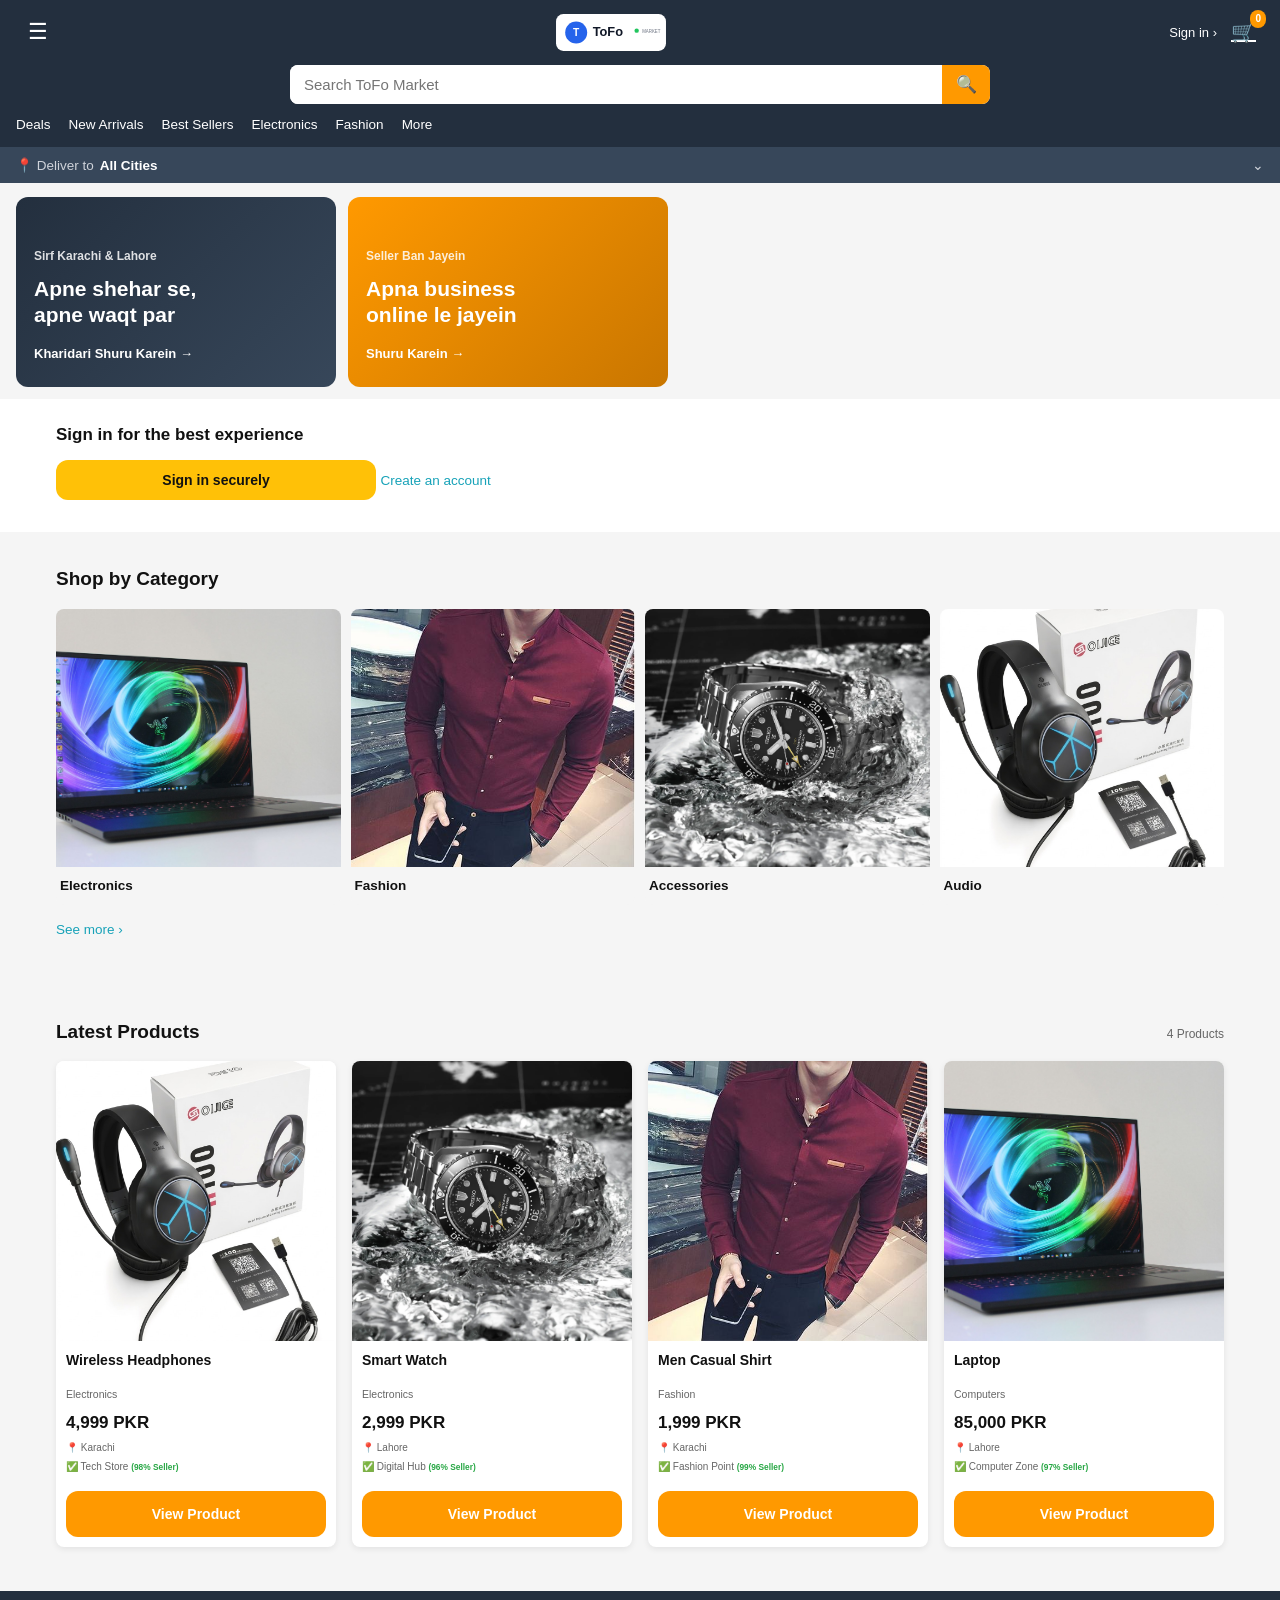
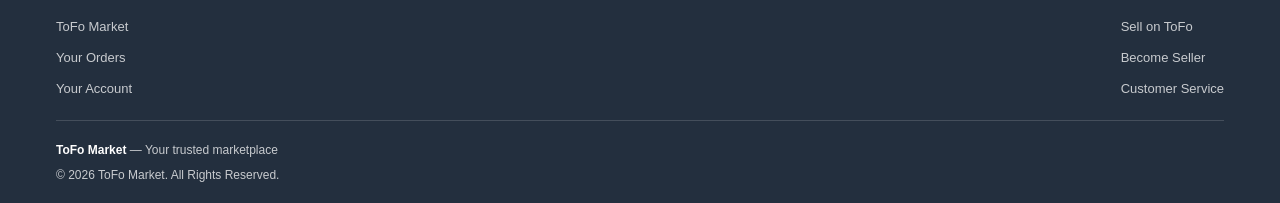
==== commit d50cdef8: "Replace cart button with cart link" ====
--- a/index.html
+++ b/index.html
@@ -24,9 +24,9 @@
 
         <div class="tf-header__top-actions">
             <button class="tf-signin-link">Sign in <span>›</span></button>
-            <button class="tf-cart-icon" aria-label="Cart">
-                🛒<span class="tf-cart-count">0</span>
-            </button>
+            <a href="cart.html" class="tf-cart-icon" aria-label="Cart">
+    🛒<span class="tf-cart-count">0</span>
+            </a>
         </div>
     </div>
 
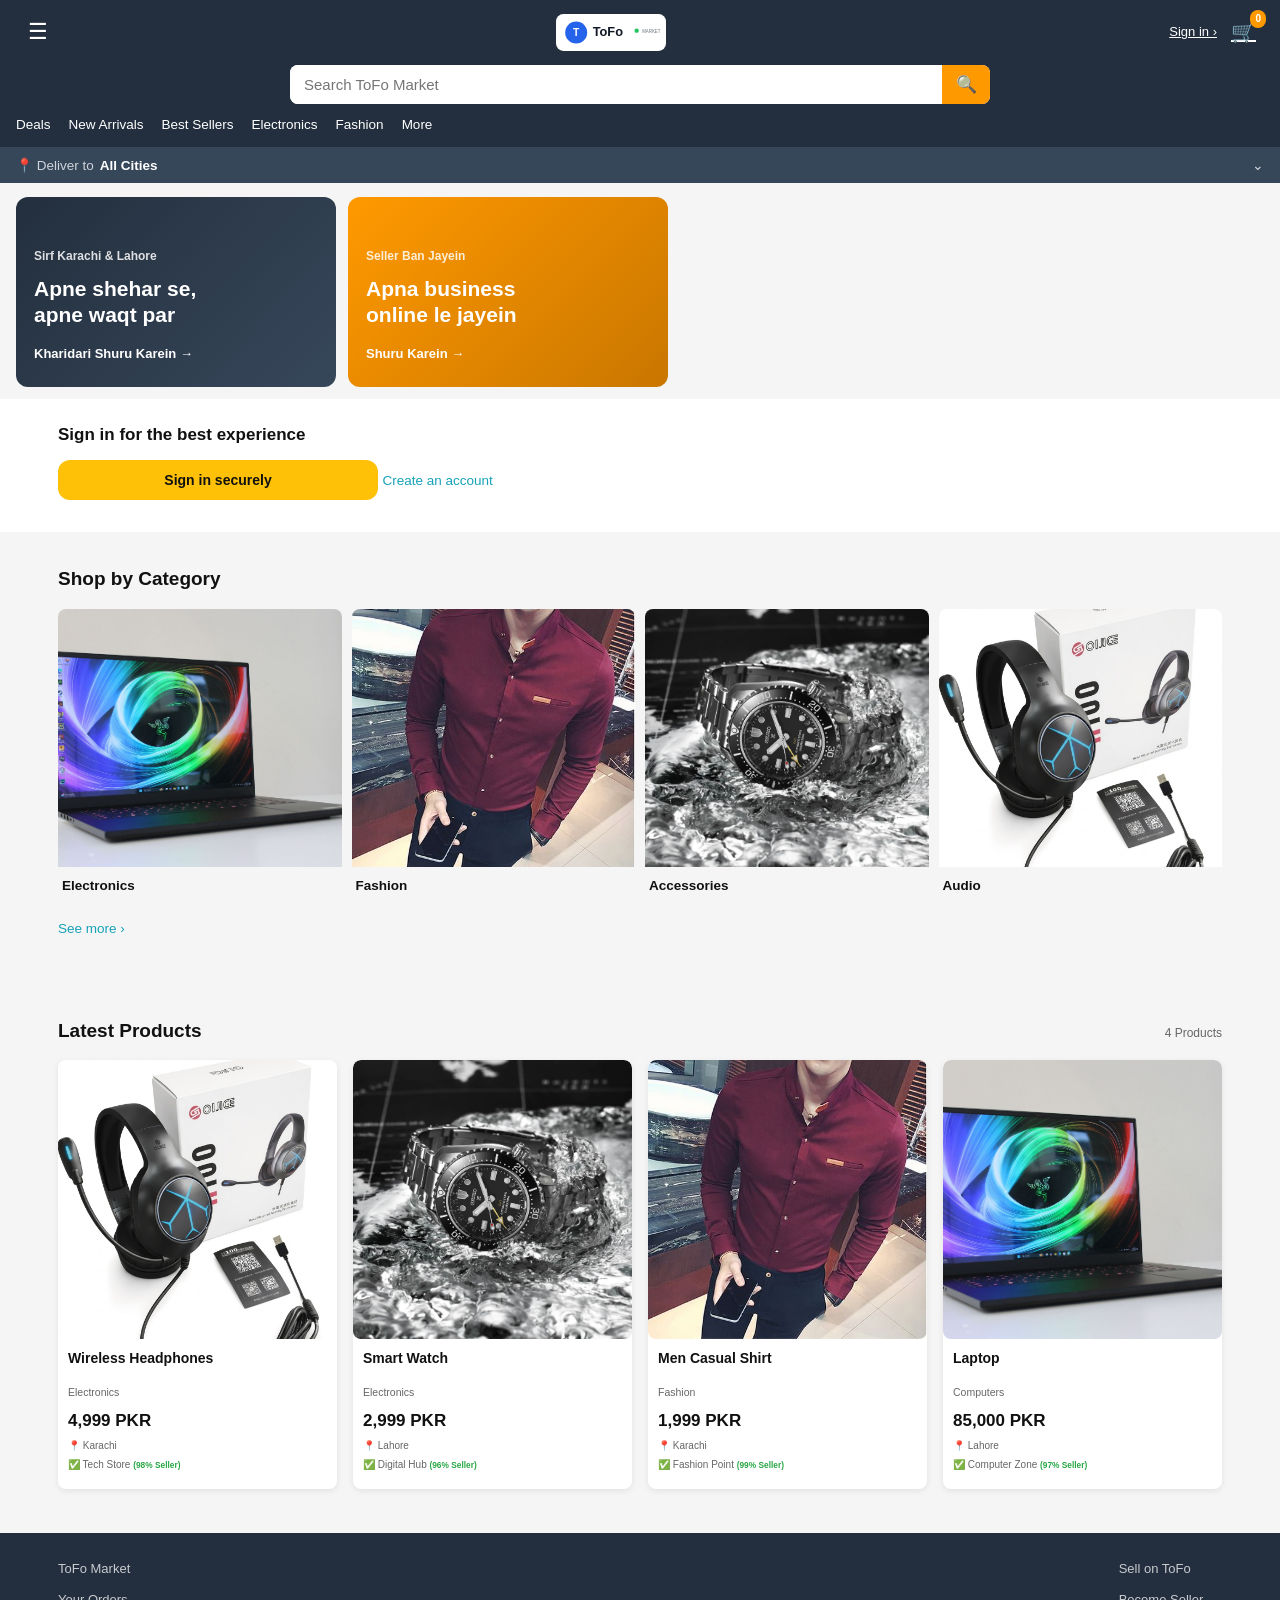
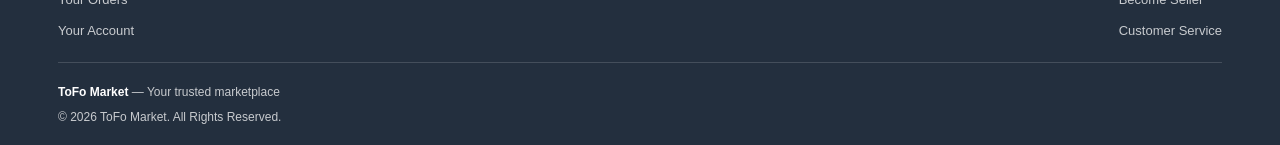
==== commit c40e6cd6: "Replace button with link for sign in action" ====
--- a/index.html
+++ b/index.html
@@ -23,7 +23,7 @@
         </a>
 
         <div class="tf-header__top-actions">
-            <button class="tf-signin-link">Sign in <span>›</span></button>
+            <a href="signin.html" class="tf-signin-link">Sign in ›</a>
             <a href="cart.html" class="tf-cart-icon" aria-label="Cart">
     🛒<span class="tf-cart-count">0</span>
             </a>
@@ -31,10 +31,10 @@
     </div>
 
     <div class="tf-container">
-        <div class="tf-search">
-            <input type="text" placeholder="Search ToFo Market">
-            <button aria-label="Search">🔍</button>
-        </div>
+        <form class="tf-search" id="searchForm">
+    <input type="text" placeholder="Search ToFo Market" id="searchInput" required>
+    <button type="submit" aria-label="Search">🔍</button>
+        </form>
     </div>
 
     <nav class="tf-quicklinks">
--- a/css/style.css
+++ b/css/style.css
@@ -1,13 +1,13 @@
 /* ======================================================
    TOFO MARKET - MAIN STYLE (Amazon-style rebuild)
-   Version: 2.0
+   Version: 2.1 (cleaned, duplicates removed)
 ====================================================== */
 
 .tf-container {
     width: 100%;
     max-width: 1200px;
     margin: 0 auto;
-    padding: 0 16px;
+    padding: 0 18px;
     box-sizing: border-box;
 }
 
@@ -76,7 +76,6 @@
     border-radius: 999px;
 }
 
-/* Search */
 .tf-search {
     display: flex;
     background: white;
@@ -102,7 +101,6 @@
     cursor: pointer;
 }
 
-/* Quicklinks row */
 .tf-quicklinks {
     display: flex;
     gap: 18px;
@@ -121,7 +119,6 @@
     flex-shrink: 0;
 }
 
-/* Deliver bar */
 .tf-deliver-bar {
     width: 100%;
     background: var(--secondary-light);
@@ -143,6 +140,10 @@
 .tf-deliver-bar__chevron {
     margin-left: auto;
     font-size: 14px;
+}
+
+.tf-deliver-bar--static {
+    cursor: default;
 }
 
 /* ================= DRAWER ================= */
@@ -322,7 +323,7 @@
     text-decoration: none;
 }
 
-/* ================= SHOP BY CATEGORY (image grid) ================= */
+/* ================= SHOP BY CATEGORY ================= */
 
 .tf-section--tight {
     padding: 24px 0 8px;
@@ -372,7 +373,7 @@
     text-decoration: none;
 }
 
-/* ================= PRODUCTS (COMPACT 2-COLUMN) ================= */
+/* ================= PRODUCTS ================= */
 
 .tf-section {
     padding: 24px 0;
@@ -383,9 +384,13 @@
     justify-content: space-between;
     align-items: baseline;
     margin-bottom: 14px;
+    flex-wrap: wrap;
+    gap: 6px 12px;
 }
 
 .tf-section__head h2 {
+    flex: 1;
+    min-width: 0;
     font-size: 19px;
     font-weight: 800;
 }
@@ -408,6 +413,8 @@
     box-shadow: var(--shadow-sm);
     display: flex;
     flex-direction: column;
+    text-decoration: none;
+    color: inherit;
 }
 
 .tf-product-card__image {
@@ -415,6 +422,7 @@
     aspect-ratio: 1 / 1;
     object-fit: cover;
     display: block;
+    border-radius: var(--radius-sm);
 }
 
 .tf-product-card__body {
@@ -550,22 +558,6 @@
     margin-bottom: 8px;
 }
 
-
-/* ================= PRODUCT CARD LINK (Home Page) ================= */
-
-.tf-product-card__link {
-    text-decoration: none;
-    color: inherit;
-    display: block;
-}
-
-.tf-product-card__cta {
-    display: block;
-    text-align: center;
-    text-decoration: none;
-    margin: 0 10px 10px;
-}
-
 /* ================= BACK BUTTON ================= */
 
 .tf-back-btn {
@@ -716,9 +708,9 @@
     font-size: 13.5px;
     color: var(--text-light);
     margin-bottom: 6px;
-   }
-
-/* ================= BASE BUTTONS (Missing — Re-added) ================= */
+}
+
+/* ================= BASE BUTTONS ================= */
 
 .tf-btn {
     padding: 12px 25px;
@@ -747,7 +739,6 @@
     border: 2px solid var(--secondary);
     color: var(--secondary) !important;
 }
-
 
 /* ================= CART PAGE ================= */
 
@@ -833,4 +824,130 @@
 
 .tf-cart-summary__checkout {
     width: 100%;
+}
+
+/* ================= CHECKOUT PAGE ================= */
+
+.tf-checkout-section {
+    background: var(--surface);
+    border-radius: var(--radius-md);
+    padding: 16px;
+    margin-bottom: 14px;
+    box-shadow: var(--shadow-sm);
+}
+
+.tf-checkout-section h2 {
+    font-size: 15px;
+    margin-bottom: 12px;
+}
+
+.tf-choice-group {
+    display: flex;
+    gap: 10px;
+}
+
+.tf-choice {
+    flex: 1;
+    padding: 10px;
+    border: 1.5px solid var(--border);
+    border-radius: var(--radius-sm);
+    background: white;
+    font-weight: 600;
+    cursor: pointer;
+}
+
+.tf-choice.is-active {
+    border-color: var(--primary);
+    background: #FFF4E5;
+    color: var(--primary);
+}
+
+.tf-delivery-option {
+    display: flex;
+    gap: 10px;
+    align-items: flex-start;
+    border: 1.5px solid var(--border);
+    border-radius: var(--radius-sm);
+    padding: 12px;
+    margin-bottom: 10px;
+    cursor: pointer;
+}
+
+.tf-delivery-option.is-active {
+    border-color: var(--primary);
+    background: #FFF4E5;
+}
+
+.tf-delivery-option input {
+    margin-top: 4px;
+}
+
+.tf-delivery-option p {
+    font-size: 12.5px;
+    color: var(--text-light);
+    margin-top: 4px;
+}
+
+.tf-tag {
+    display: inline-block;
+    font-size: 10.5px;
+    font-weight: 700;
+    padding: 2px 8px;
+    border-radius: 999px;
+    margin-top: 4px;
+}
+
+.tf-tag--warn {
+    background: #FFF3CD;
+    color: #7A5B00;
+}
+
+.tf-tag--success {
+    background: #D4EDDA;
+    color: #155724;
+}
+
+.tf-checkout-list {
+    display: flex;
+    flex-direction: column;
+    gap: 10px;
+    margin-bottom: 12px;
+}
+
+.tf-checkout-item {
+    display: flex;
+    align-items: center;
+    gap: 10px;
+}
+
+.tf-checkout-item img {
+    width: 50px;
+    height: 50px;
+    object-fit: cover;
+    border-radius: var(--radius-xs);
+}
+
+.tf-checkout-item__body {
+    flex: 1;
+    display: flex;
+    flex-direction: column;
+    font-size: 12.5px;
+}
+
+.tf-checkout-item__qty {
+    color: var(--text-light);
+    font-size: 11px;
+}
+
+.tf-checkout-total {
+    display: flex;
+    justify-content: space-between;
+    border-top: 1px solid var(--border);
+    padding-top: 10px;
+    font-size: 15px;
+}
+
+.tf-checkout-place {
+    width: 100%;
+    margin-bottom: 24px;
    }
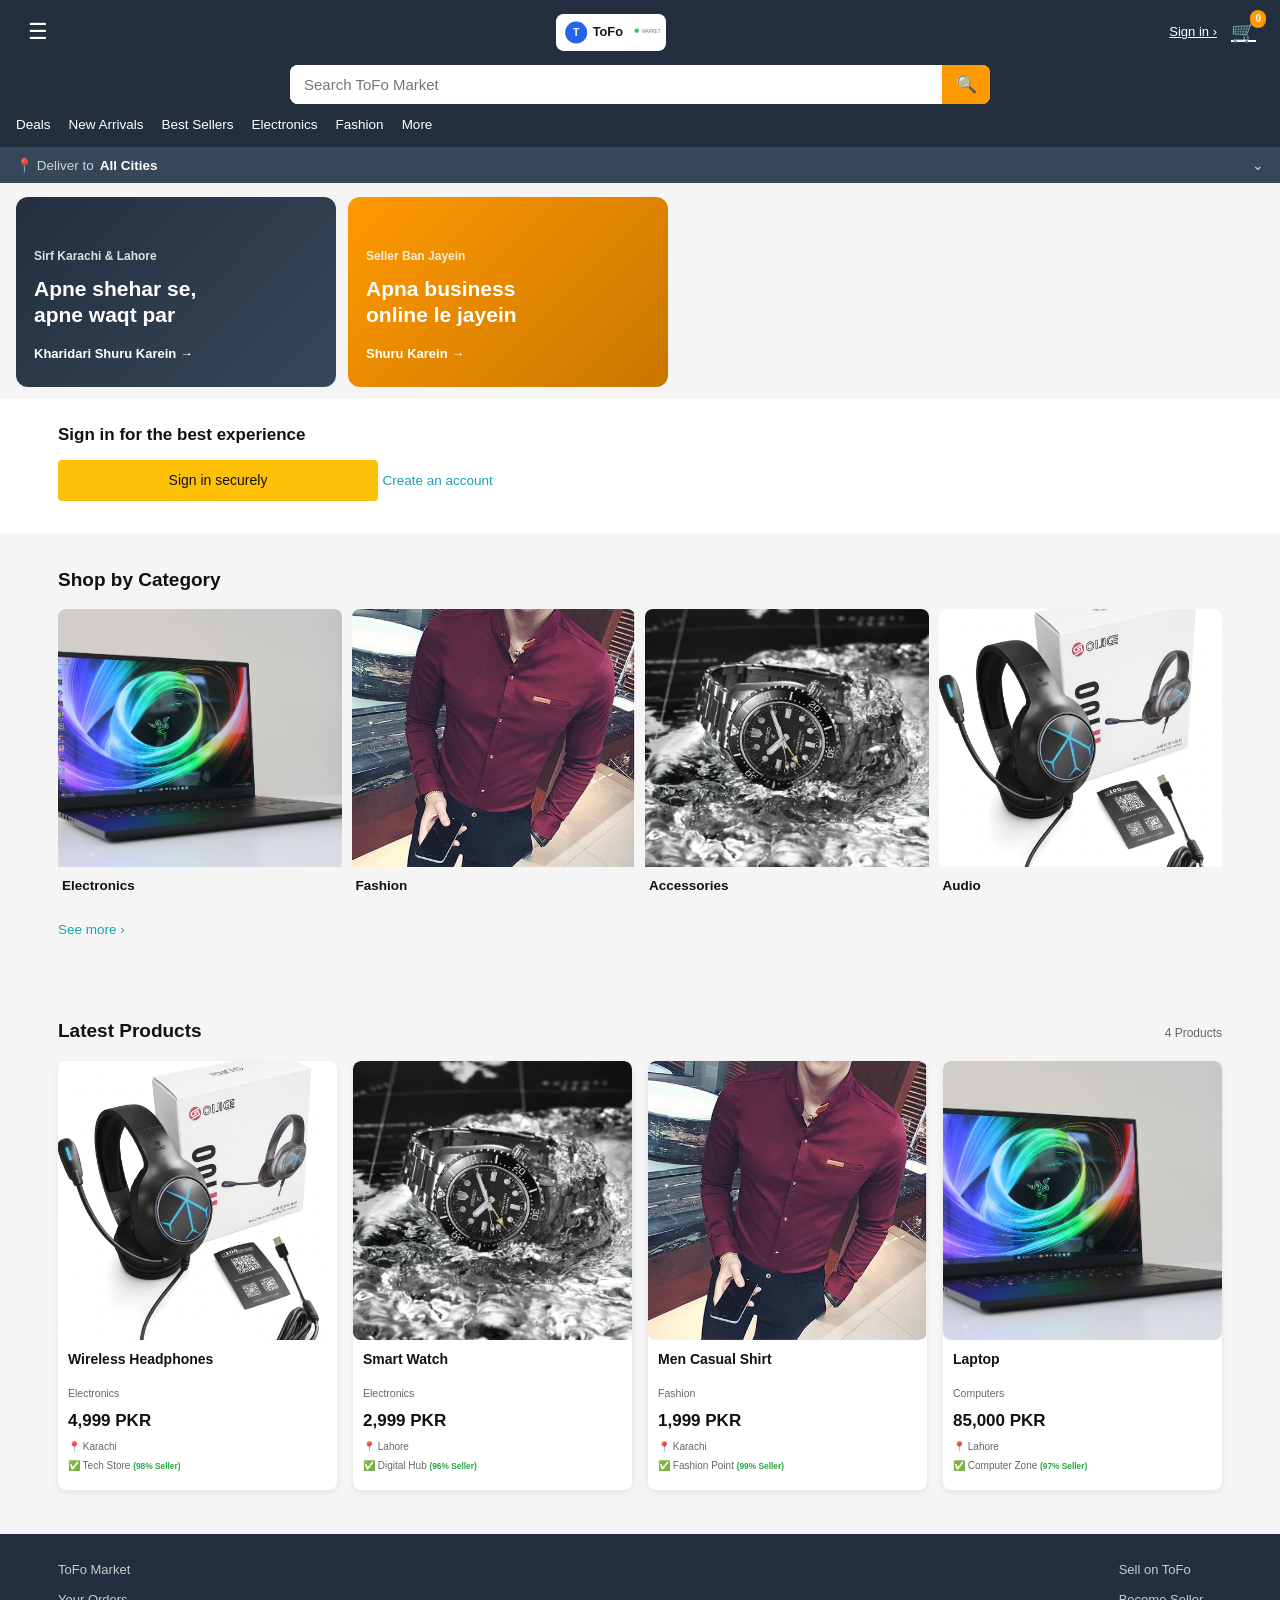
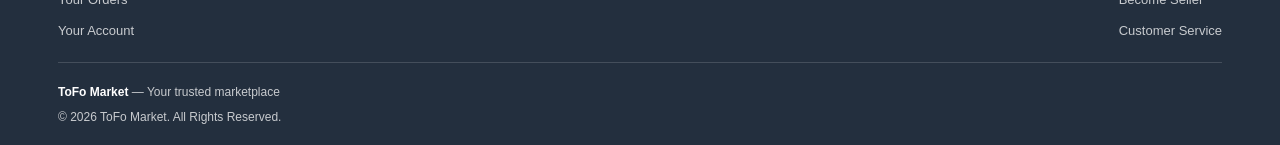
==== commit a5a6307b: "Update index.html" ====
--- a/index.html
+++ b/index.html
@@ -103,8 +103,8 @@
 <section class="tf-signin-cta">
     <div class="tf-container">
         <h3>Sign in for the best experience</h3>
-        <button class="tf-btn tf-btn--signin">Sign in securely</button>
-        <a href="#" class="tf-link">Create an account</a>
+        <a href="signin.html" class="tf-btn tf-btn--signin">Sign in securely</a>
+        <a href="signin.html" class="tf-link">Create an account</a>
     </div>
 </section>
 
@@ -184,6 +184,7 @@
 <script src="js/data/products.js"></script>
 <script src="js/pages/home.js"></script>
 <script src="js/components/cart.js"></script>
+<script src="js/components/auth.js"></script>
     
 </body>
                      </html>
--- a/css/style.css
+++ b/css/style.css
@@ -951,3 +951,163 @@
     width: 100%;
     margin-bottom: 24px;
    }
+
+/* ================= AUTH PAGE (Amazon-style exact layout) ================= */
+
+.tf-auth-body {
+    background: var(--bg);
+}
+
+.tf-auth-page {
+    max-width: 350px;
+    margin: 0 auto;
+    padding: 30px 20px 20px;
+    display: flex;
+    flex-direction: column;
+    align-items: center;
+}
+
+.tf-auth-logo {
+    margin-bottom: 20px;
+}
+
+.tf-auth-logo img {
+    width: 130px;
+}
+
+.tf-auth-card {
+    width: 100%;
+    background: white;
+    border: 1px solid #ddd;
+    border-radius: var(--radius-sm);
+    padding: 20px;
+    box-sizing: border-box;
+}
+
+.tf-auth-card h1 {
+    font-size: 22px;
+    font-weight: 500;
+    margin-bottom: 14px;
+}
+
+.tf-auth-card label {
+    display: block;
+    font-size: 13px;
+    font-weight: 700;
+    margin-bottom: 4px;
+}
+
+.tf-auth-card input {
+    width: 100%;
+    padding: 8px 10px;
+    border: 1px solid #a6a6a6;
+    border-radius: 3px;
+    font-size: 15px;
+    margin-bottom: 14px;
+    box-sizing: border-box;
+}
+
+.tf-auth-hint {
+    font-size: 12px;
+    color: var(--text-light);
+    margin-top: -10px;
+    margin-bottom: 14px;
+}
+
+.tf-btn--signin {
+    width: 100%;
+    background: var(--warning);
+    color: var(--text);
+    border-radius: var(--radius-xs);
+    padding: 9px;
+    font-size: 14px;
+    font-weight: 400;
+}
+
+.tf-auth-fineprint {
+    font-size: 12px;
+    color: var(--text-light);
+    margin-top: 16px;
+    line-height: 1.5;
+}
+
+.tf-auth-fineprint a {
+    color: var(--info);
+    text-decoration: none;
+}
+
+.tf-auth-identity {
+    display: flex;
+    justify-content: space-between;
+    align-items: center;
+    background: var(--bg);
+    border: 1px solid var(--border);
+    border-radius: var(--radius-xs);
+    padding: 8px 10px;
+    margin-bottom: 16px;
+    font-size: 13.5px;
+}
+
+.tf-auth-identity a {
+    color: var(--info);
+    text-decoration: none;
+    font-size: 12.5px;
+}
+
+.tf-auth-divider {
+    width: 100%;
+    max-width: 350px;
+    display: flex;
+    align-items: center;
+    text-align: center;
+    color: var(--text-light);
+    font-size: 12px;
+    margin: 22px 0 14px;
+}
+
+.tf-auth-divider::before,
+.tf-auth-divider::after {
+    content: "";
+    flex: 1;
+    height: 1px;
+    background: var(--border);
+}
+
+.tf-auth-divider span {
+    padding: 0 10px;
+}
+
+.tf-btn--createaccount {
+    width: 100%;
+    max-width: 350px;
+    background: white;
+    border: 1px solid #a6a6a6;
+    color: var(--text);
+    border-radius: var(--radius-xs);
+    padding: 9px;
+    font-size: 13.5px;
+}
+
+.tf-auth-footer {
+    margin-top: 40px;
+    text-align: center;
+    padding-bottom: 30px;
+}
+
+.tf-auth-footer__links {
+    display: flex;
+    justify-content: center;
+    gap: 16px;
+    margin-bottom: 10px;
+}
+
+.tf-auth-footer__links a {
+    color: var(--info);
+    text-decoration: none;
+    font-size: 12px;
+}
+
+.tf-auth-footer__copy {
+    font-size: 11px;
+    color: var(--text-light);
+   }
